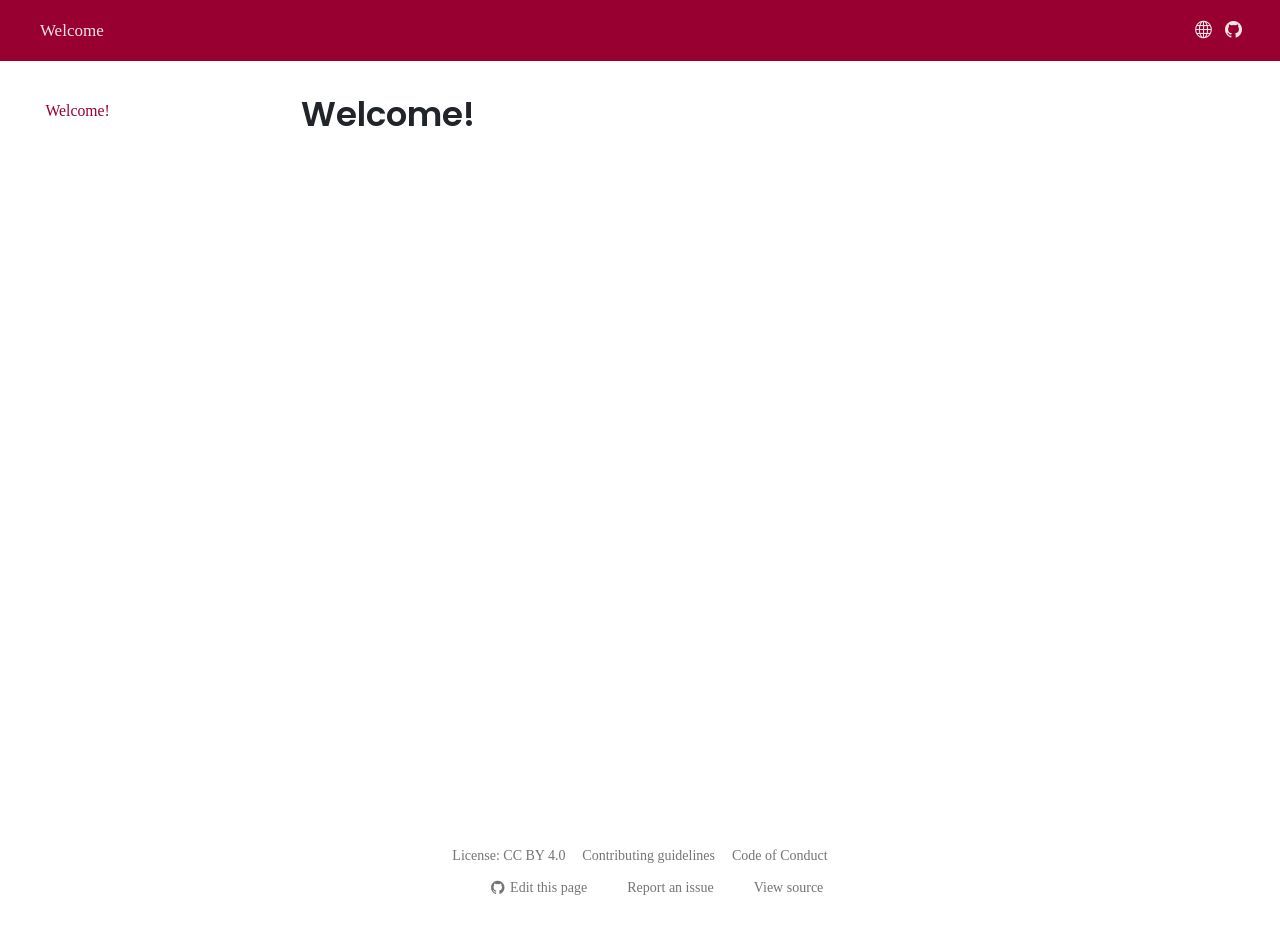
==== index.html @ e2a95efe "Built site for gh-pages" ====
<!DOCTYPE html>
<html xmlns="http://www.w3.org/1999/xhtml" lang="en" xml:lang="en"><head>

<meta charset="utf-8">
<meta name="generator" content="quarto-1.8.26">

<meta name="viewport" content="width=device-width, initial-scale=1.0, user-scalable=yes">


<title>Welcome!</title>
<style>
code{white-space: pre-wrap;}
span.smallcaps{font-variant: small-caps;}
div.columns{display: flex; gap: min(4vw, 1.5em);}
div.column{flex: auto; overflow-x: auto;}
div.hanging-indent{margin-left: 1.5em; text-indent: -1.5em;}
ul.task-list{list-style: none;}
ul.task-list li input[type="checkbox"] {
  width: 0.8em;
  margin: 0 0.8em 0.2em -1em; /* quarto-specific, see https://github.com/quarto-dev/quarto-cli/issues/4556 */ 
  vertical-align: middle;
}
</style>


<script src="site_libs/quarto-nav/quarto-nav.js"></script>
<script src="site_libs/clipboard/clipboard.min.js"></script>
<script src="site_libs/quarto-search/autocomplete.umd.js"></script>
<script src="site_libs/quarto-search/fuse.min.js"></script>
<script src="site_libs/quarto-search/quarto-search.js"></script>
<meta name="quarto:offset" content="./">
<script src="site_libs/quarto-html/quarto.js" type="module"></script>
<script src="site_libs/quarto-html/tabsets/tabsets.js" type="module"></script>
<script src="site_libs/quarto-html/axe/axe-check.js" type="module"></script>
<script src="site_libs/quarto-html/popper.min.js"></script>
<script src="site_libs/quarto-html/tippy.umd.min.js"></script>
<script src="site_libs/quarto-html/anchor.min.js"></script>
<link href="site_libs/quarto-html/tippy.css" rel="stylesheet">
<link href="site_libs/quarto-html/quarto-syntax-highlighting-ed9ea70ab2ea33ae6a4b28468118f21d.css" rel="stylesheet" class="quarto-color-scheme" id="quarto-text-highlighting-styles">
<link href="site_libs/quarto-html/quarto-syntax-highlighting-dark-1a5c2ed273e2e2b932c98d7fd09e4101.css" rel="stylesheet" class="quarto-color-scheme quarto-color-alternate" id="quarto-text-highlighting-styles">
<link href="site_libs/quarto-html/quarto-syntax-highlighting-ed9ea70ab2ea33ae6a4b28468118f21d.css" rel="stylesheet" class="quarto-color-scheme-extra" id="quarto-text-highlighting-styles">
<script src="site_libs/bootstrap/bootstrap.min.js"></script>
<link href="site_libs/bootstrap/bootstrap-icons.css" rel="stylesheet">
<link href="site_libs/bootstrap/bootstrap-3ddc9835472d614668ebc8f66c8c2ddc.min.css" rel="stylesheet" append-hash="true" class="quarto-color-scheme" id="quarto-bootstrap" data-mode="light">
<link href="site_libs/bootstrap/bootstrap-dark-3ddc9835472d614668ebc8f66c8c2ddc.min.css" rel="stylesheet" append-hash="true" class="quarto-color-scheme quarto-color-alternate" id="quarto-bootstrap" data-mode="light">
<link href="site_libs/bootstrap/bootstrap-3ddc9835472d614668ebc8f66c8c2ddc.min.css" rel="stylesheet" append-hash="true" class="quarto-color-scheme-extra" id="quarto-bootstrap" data-mode="light">
<script id="quarto-search-options" type="application/json">{
  "location": "navbar",
  "copy-button": false,
  "collapse-after": 3,
  "panel-placement": "end",
  "type": "textbox",
  "limit": 50,
  "keyboard-shortcut": [
    "f",
    "/",
    "s"
  ],
  "language": {
    "search-no-results-text": "No results",
    "search-matching-documents-text": "matching documents",
    "search-copy-link-title": "Copy link to search",
    "search-hide-matches-text": "Hide additional matches",
    "search-more-match-text": "more match in this document",
    "search-more-matches-text": "more matches in this document",
    "search-clear-button-title": "Clear",
    "search-text-placeholder": "",
    "search-detached-cancel-button-title": "Cancel",
    "search-submit-button-title": "Submit",
    "search-label": "Search"
  }
}</script>


</head>

<body class="nav-sidebar floating nav-fixed quarto-light">

<div id="quarto-search-results"></div>
  <header id="quarto-header" class="headroom fixed-top">
    <nav class="navbar navbar-expand-lg " data-bs-theme="dark">
      <div class="navbar-container container-fluid">
            <div id="quarto-search" class="" title="Search"></div>
          <button class="navbar-toggler" type="button" data-bs-toggle="collapse" data-bs-target="#navbarCollapse" aria-controls="navbarCollapse" role="menu" aria-expanded="false" aria-label="Toggle navigation" onclick="if (window.quartoToggleHeadroom) { window.quartoToggleHeadroom(); }">
  <span class="navbar-toggler-icon"></span>
</button>
          <div class="collapse navbar-collapse" id="navbarCollapse">
            <ul class="navbar-nav navbar-nav-scroll me-auto">
  <li class="nav-item">
    <a class="nav-link active" href="./index.html" aria-current="page"> 
<span class="menu-text">Welcome</span></a>
  </li>  
</ul>
          </div> <!-- /navcollapse -->
            <div class="quarto-navbar-tools">
    <a href="https://steno-aarhus.github.io" title="" class="quarto-navigation-tool px-1" aria-label="Globe icon: Link to the Steno Aarhus GitHub landing webpage for all other Steno Aarhus projects"><i class="bi bi-globe"></i></a>
    <a href="https://github.com/steno-aarhus/comp-dm" title="" class="quarto-navigation-tool px-1" aria-label="GitHub icon: Source repository"><i class="bi bi-github"></i></a>
</div>
      </div> <!-- /container-fluid -->
    </nav>
  <nav class="quarto-secondary-nav">
    <div class="container-fluid d-flex">
      <button type="button" class="quarto-btn-toggle btn" data-bs-toggle="collapse" role="button" data-bs-target=".quarto-sidebar-collapse-item" aria-controls="quarto-sidebar" aria-expanded="false" aria-label="Toggle sidebar navigation" onclick="if (window.quartoToggleHeadroom) { window.quartoToggleHeadroom(); }">
        <i class="bi bi-layout-text-sidebar-reverse"></i>
      </button>
        <nav class="quarto-page-breadcrumbs" aria-label="breadcrumb"><ol class="breadcrumb"><li class="breadcrumb-item"><a href="./index.html">Welcome!</a></li></ol></nav>
        <a class="flex-grow-1" role="navigation" data-bs-toggle="collapse" data-bs-target=".quarto-sidebar-collapse-item" aria-controls="quarto-sidebar" aria-expanded="false" aria-label="Toggle sidebar navigation" onclick="if (window.quartoToggleHeadroom) { window.quartoToggleHeadroom(); }">      
        </a>
    </div>
  </nav>
</header>
<!-- content -->
<div id="quarto-content" class="quarto-container page-columns page-rows-contents page-layout-article page-navbar">
<!-- sidebar -->
  <nav id="quarto-sidebar" class="sidebar collapse collapse-horizontal quarto-sidebar-collapse-item sidebar-navigation floating overflow-auto">
    <div class="sidebar-menu-container"> 
    <ul class="list-unstyled mt-1">
        <li class="sidebar-item">
  <div class="sidebar-item-container"> 
  <a href="./index.html" class="sidebar-item-text sidebar-link active">
 <span class="menu-text">Welcome!</span></a>
  </div>
</li>
    </ul>
    </div>
</nav>
<div id="quarto-sidebar-glass" class="quarto-sidebar-collapse-item" data-bs-toggle="collapse" data-bs-target=".quarto-sidebar-collapse-item"></div>
<!-- margin-sidebar -->
    <div id="quarto-margin-sidebar" class="sidebar margin-sidebar zindex-bottom">
        
    </div>
<!-- main -->
<main class="content" id="quarto-document-content">

<header id="title-block-header" class="quarto-title-block default">
<div class="quarto-title">
<h1 class="title">Welcome!</h1>
</div>



<div class="quarto-title-meta">

    
  
    
  </div>
  


</header>





</main> <!-- /main -->
<script id="quarto-html-after-body" type="application/javascript">
  window.document.addEventListener("DOMContentLoaded", function (event) {
    const icon = "";
    const anchorJS = new window.AnchorJS();
    anchorJS.options = {
      placement: 'right',
      icon: icon
    };
    anchorJS.add('.anchored');
    const isCodeAnnotation = (el) => {
      for (const clz of el.classList) {
        if (clz.startsWith('code-annotation-')) {                     
          return true;
        }
      }
      return false;
    }
    const onCopySuccess = function(e) {
      // button target
      const button = e.trigger;
      // don't keep focus
      button.blur();
      // flash "checked"
      button.classList.add('code-copy-button-checked');
      var currentTitle = button.getAttribute("title");
      button.setAttribute("title", "Copied!");
      let tooltip;
      if (window.bootstrap) {
        button.setAttribute("data-bs-toggle", "tooltip");
        button.setAttribute("data-bs-placement", "left");
        button.setAttribute("data-bs-title", "Copied!");
        tooltip = new bootstrap.Tooltip(button, 
          { trigger: "manual", 
            customClass: "code-copy-button-tooltip",
            offset: [0, -8]});
        tooltip.show();    
      }
      setTimeout(function() {
        if (tooltip) {
          tooltip.hide();
          button.removeAttribute("data-bs-title");
          button.removeAttribute("data-bs-toggle");
          button.removeAttribute("data-bs-placement");
        }
        button.setAttribute("title", currentTitle);
        button.classList.remove('code-copy-button-checked');
      }, 1000);
      // clear code selection
      e.clearSelection();
    }
    const getTextToCopy = function(trigger) {
      const outerScaffold = trigger.parentElement.cloneNode(true);
      const codeEl = outerScaffold.querySelector('code');
      for (const childEl of codeEl.children) {
        if (isCodeAnnotation(childEl)) {
          childEl.remove();
        }
      }
      return codeEl.innerText;
    }
    const clipboard = new window.ClipboardJS('.code-copy-button:not([data-in-quarto-modal])', {
      text: getTextToCopy
    });
    clipboard.on('success', onCopySuccess);
    if (window.document.getElementById('quarto-embedded-source-code-modal')) {
      const clipboardModal = new window.ClipboardJS('.code-copy-button[data-in-quarto-modal]', {
        text: getTextToCopy,
        container: window.document.getElementById('quarto-embedded-source-code-modal')
      });
      clipboardModal.on('success', onCopySuccess);
    }
      var localhostRegex = new RegExp(/^(?:http|https):\/\/localhost\:?[0-9]*\//);
      var mailtoRegex = new RegExp(/^mailto:/);
        var filterRegex = new RegExp("https:\/\/steno-aarhus\.github\.io\/comp-dm\/");
      var isInternal = (href) => {
          return filterRegex.test(href) || localhostRegex.test(href) || mailtoRegex.test(href);
      }
      // Inspect non-navigation links and adorn them if external
     var links = window.document.querySelectorAll('a[href]:not(.nav-link):not(.navbar-brand):not(.toc-action):not(.sidebar-link):not(.sidebar-item-toggle):not(.pagination-link):not(.no-external):not([aria-hidden]):not(.dropdown-item):not(.quarto-navigation-tool):not(.about-link)');
      for (var i=0; i<links.length; i++) {
        const link = links[i];
        if (!isInternal(link.href)) {
          // undo the damage that might have been done by quarto-nav.js in the case of
          // links that we want to consider external
          if (link.dataset.originalHref !== undefined) {
            link.href = link.dataset.originalHref;
          }
        }
      }
    function tippyHover(el, contentFn, onTriggerFn, onUntriggerFn) {
      const config = {
        allowHTML: true,
        maxWidth: 500,
        delay: 100,
        arrow: false,
        appendTo: function(el) {
            return el.parentElement;
        },
        interactive: true,
        interactiveBorder: 10,
        theme: 'quarto',
        placement: 'bottom-start',
      };
      if (contentFn) {
        config.content = contentFn;
      }
      if (onTriggerFn) {
        config.onTrigger = onTriggerFn;
      }
      if (onUntriggerFn) {
        config.onUntrigger = onUntriggerFn;
      }
      window.tippy(el, config); 
    }
    const noterefs = window.document.querySelectorAll('a[role="doc-noteref"]');
    for (var i=0; i<noterefs.length; i++) {
      const ref = noterefs[i];
      tippyHover(ref, function() {
        // use id or data attribute instead here
        let href = ref.getAttribute('data-footnote-href') || ref.getAttribute('href');
        try { href = new URL(href).hash; } catch {}
        const id = href.replace(/^#\/?/, "");
        const note = window.document.getElementById(id);
        if (note) {
          return note.innerHTML;
        } else {
          return "";
        }
      });
    }
    const xrefs = window.document.querySelectorAll('a.quarto-xref');
    const processXRef = (id, note) => {
      // Strip column container classes
      const stripColumnClz = (el) => {
        el.classList.remove("page-full", "page-columns");
        if (el.children) {
          for (const child of el.children) {
            stripColumnClz(child);
          }
        }
      }
      stripColumnClz(note)
      if (id === null || id.startsWith('sec-')) {
        // Special case sections, only their first couple elements
        const container = document.createElement("div");
        if (note.children && note.children.length > 2) {
          container.appendChild(note.children[0].cloneNode(true));
          for (let i = 1; i < note.children.length; i++) {
            const child = note.children[i];
            if (child.tagName === "P" && child.innerText === "") {
              continue;
            } else {
              container.appendChild(child.cloneNode(true));
              break;
            }
          }
          if (window.Quarto?.typesetMath) {
            window.Quarto.typesetMath(container);
          }
          return container.innerHTML
        } else {
          if (window.Quarto?.typesetMath) {
            window.Quarto.typesetMath(note);
          }
          return note.innerHTML;
        }
      } else {
        // Remove any anchor links if they are present
        const anchorLink = note.querySelector('a.anchorjs-link');
        if (anchorLink) {
          anchorLink.remove();
        }
        if (window.Quarto?.typesetMath) {
          window.Quarto.typesetMath(note);
        }
        if (note.classList.contains("callout")) {
          return note.outerHTML;
        } else {
          return note.innerHTML;
        }
      }
    }
    for (var i=0; i<xrefs.length; i++) {
      const xref = xrefs[i];
      tippyHover(xref, undefined, function(instance) {
        instance.disable();
        let url = xref.getAttribute('href');
        let hash = undefined; 
        if (url.startsWith('#')) {
          hash = url;
        } else {
          try { hash = new URL(url).hash; } catch {}
        }
        if (hash) {
          const id = hash.replace(/^#\/?/, "");
          const note = window.document.getElementById(id);
          if (note !== null) {
            try {
              const html = processXRef(id, note.cloneNode(true));
              instance.setContent(html);
            } finally {
              instance.enable();
              instance.show();
            }
          } else {
            // See if we can fetch this
            fetch(url.split('#')[0])
            .then(res => res.text())
            .then(html => {
              const parser = new DOMParser();
              const htmlDoc = parser.parseFromString(html, "text/html");
              const note = htmlDoc.getElementById(id);
              if (note !== null) {
                const html = processXRef(id, note);
                instance.setContent(html);
              } 
            }).finally(() => {
              instance.enable();
              instance.show();
            });
          }
        } else {
          // See if we can fetch a full url (with no hash to target)
          // This is a special case and we should probably do some content thinning / targeting
          fetch(url)
          .then(res => res.text())
          .then(html => {
            const parser = new DOMParser();
            const htmlDoc = parser.parseFromString(html, "text/html");
            const note = htmlDoc.querySelector('main.content');
            if (note !== null) {
              // This should only happen for chapter cross references
              // (since there is no id in the URL)
              // remove the first header
              if (note.children.length > 0 && note.children[0].tagName === "HEADER") {
                note.children[0].remove();
              }
              const html = processXRef(null, note);
              instance.setContent(html);
            } 
          }).finally(() => {
            instance.enable();
            instance.show();
          });
        }
      }, function(instance) {
      });
    }
        let selectedAnnoteEl;
        const selectorForAnnotation = ( cell, annotation) => {
          let cellAttr = 'data-code-cell="' + cell + '"';
          let lineAttr = 'data-code-annotation="' +  annotation + '"';
          const selector = 'span[' + cellAttr + '][' + lineAttr + ']';
          return selector;
        }
        const selectCodeLines = (annoteEl) => {
          const doc = window.document;
          const targetCell = annoteEl.getAttribute("data-target-cell");
          const targetAnnotation = annoteEl.getAttribute("data-target-annotation");
          const annoteSpan = window.document.querySelector(selectorForAnnotation(targetCell, targetAnnotation));
          const lines = annoteSpan.getAttribute("data-code-lines").split(",");
          const lineIds = lines.map((line) => {
            return targetCell + "-" + line;
          })
          let top = null;
          let height = null;
          let parent = null;
          if (lineIds.length > 0) {
              //compute the position of the single el (top and bottom and make a div)
              const el = window.document.getElementById(lineIds[0]);
              top = el.offsetTop;
              height = el.offsetHeight;
              parent = el.parentElement.parentElement;
            if (lineIds.length > 1) {
              const lastEl = window.document.getElementById(lineIds[lineIds.length - 1]);
              const bottom = lastEl.offsetTop + lastEl.offsetHeight;
              height = bottom - top;
            }
            if (top !== null && height !== null && parent !== null) {
              // cook up a div (if necessary) and position it 
              let div = window.document.getElementById("code-annotation-line-highlight");
              if (div === null) {
                div = window.document.createElement("div");
                div.setAttribute("id", "code-annotation-line-highlight");
                div.style.position = 'absolute';
                parent.appendChild(div);
              }
              div.style.top = top - 2 + "px";
              div.style.height = height + 4 + "px";
              div.style.left = 0;
              let gutterDiv = window.document.getElementById("code-annotation-line-highlight-gutter");
              if (gutterDiv === null) {
                gutterDiv = window.document.createElement("div");
                gutterDiv.setAttribute("id", "code-annotation-line-highlight-gutter");
                gutterDiv.style.position = 'absolute';
                const codeCell = window.document.getElementById(targetCell);
                const gutter = codeCell.querySelector('.code-annotation-gutter');
                gutter.appendChild(gutterDiv);
              }
              gutterDiv.style.top = top - 2 + "px";
              gutterDiv.style.height = height + 4 + "px";
            }
            selectedAnnoteEl = annoteEl;
          }
        };
        const unselectCodeLines = () => {
          const elementsIds = ["code-annotation-line-highlight", "code-annotation-line-highlight-gutter"];
          elementsIds.forEach((elId) => {
            const div = window.document.getElementById(elId);
            if (div) {
              div.remove();
            }
          });
          selectedAnnoteEl = undefined;
        };
          // Handle positioning of the toggle
      window.addEventListener(
        "resize",
        throttle(() => {
          elRect = undefined;
          if (selectedAnnoteEl) {
            selectCodeLines(selectedAnnoteEl);
          }
        }, 10)
      );
      function throttle(fn, ms) {
      let throttle = false;
      let timer;
        return (...args) => {
          if(!throttle) { // first call gets through
              fn.apply(this, args);
              throttle = true;
          } else { // all the others get throttled
              if(timer) clearTimeout(timer); // cancel #2
              timer = setTimeout(() => {
                fn.apply(this, args);
                timer = throttle = false;
              }, ms);
          }
        };
      }
        // Attach click handler to the DT
        const annoteDls = window.document.querySelectorAll('dt[data-target-cell]');
        for (const annoteDlNode of annoteDls) {
          annoteDlNode.addEventListener('click', (event) => {
            const clickedEl = event.target;
            if (clickedEl !== selectedAnnoteEl) {
              unselectCodeLines();
              const activeEl = window.document.querySelector('dt[data-target-cell].code-annotation-active');
              if (activeEl) {
                activeEl.classList.remove('code-annotation-active');
              }
              selectCodeLines(clickedEl);
              clickedEl.classList.add('code-annotation-active');
            } else {
              // Unselect the line
              unselectCodeLines();
              clickedEl.classList.remove('code-annotation-active');
            }
          });
        }
    const findCites = (el) => {
      const parentEl = el.parentElement;
      if (parentEl) {
        const cites = parentEl.dataset.cites;
        if (cites) {
          return {
            el,
            cites: cites.split(' ')
          };
        } else {
          return findCites(el.parentElement)
        }
      } else {
        return undefined;
      }
    };
    var bibliorefs = window.document.querySelectorAll('a[role="doc-biblioref"]');
    for (var i=0; i<bibliorefs.length; i++) {
      const ref = bibliorefs[i];
      const citeInfo = findCites(ref);
      if (citeInfo) {
        tippyHover(citeInfo.el, function() {
          var popup = window.document.createElement('div');
          citeInfo.cites.forEach(function(cite) {
            var citeDiv = window.document.createElement('div');
            citeDiv.classList.add('hanging-indent');
            citeDiv.classList.add('csl-entry');
            var biblioDiv = window.document.getElementById('ref-' + cite);
            if (biblioDiv) {
              citeDiv.innerHTML = biblioDiv.innerHTML;
            }
            popup.appendChild(citeDiv);
          });
          return popup.innerHTML;
        });
      }
    }
  });
  </script>
</div> <!-- /content -->
<footer class="footer">
  <div class="nav-footer">
    <div class="nav-footer-left">
      &nbsp;
    </div>   
    <div class="nav-footer-center">
      <ul class="footer-items list-unstyled">
    <li class="nav-item">
    <a class="nav-link" href="https://creativecommons.org/licenses/by/4.0/">
<p>License: CC BY 4.0</p>
</a>
  </li>  
    <li class="nav-item">
    <a class="nav-link" href="https://steno-aarhus.github.io/research/CONTRIBUTING.html">
<p>Contributing guidelines</p>
</a>
  </li>  
    <li class="nav-item">
    <a class="nav-link" href="https://steno-aarhus.github.io/research/CODE_OF_CONDUCT.html">
<p>Code of Conduct</p>
</a>
  </li>  
</ul>
    <div class="toc-actions"><ul><li><a href="https://github.com/steno-aarhus/comp-dm/edit/main/index.qmd" class="toc-action"><i class="bi bi-github"></i>Edit this page</a></li><li><a href="https://github.com/steno-aarhus/comp-dm/issues/new" class="toc-action"><i class="bi empty"></i>Report an issue</a></li><li><a href="https://github.com/steno-aarhus/comp-dm/blob/main/index.qmd" class="toc-action"><i class="bi empty"></i>View source</a></li></ul></div></div>
    <div class="nav-footer-right">
      &nbsp;
    </div>
  </div>
</footer>




</body></html>
---- site_libs/quarto-html/tippy.css ----
.tippy-box[data-animation=fade][data-state=hidden]{opacity:0}[data-tippy-root]{max-width:calc(100vw - 10px)}.tippy-box{position:relative;background-color:#333;color:#fff;border-radius:4px;font-size:14px;line-height:1.4;white-space:normal;outline:0;transition-property:transform,visibility,opacity}.tippy-box[data-placement^=top]>.tippy-arrow{bottom:0}.tippy-box[data-placement^=top]>.tippy-arrow:before{bottom:-7px;left:0;border-width:8px 8px 0;border-top-color:initial;transform-origin:center top}.tippy-box[data-placement^=bottom]>.tippy-arrow{top:0}.tippy-box[data-placement^=bottom]>.tippy-arrow:before{top:-7px;left:0;border-width:0 8px 8px;border-bottom-color:initial;transform-origin:center bottom}.tippy-box[data-placement^=left]>.tippy-arrow{right:0}.tippy-box[data-placement^=left]>.tippy-arrow:before{border-width:8px 0 8px 8px;border-left-color:initial;right:-7px;transform-origin:center left}.tippy-box[data-placement^=right]>.tippy-arrow{left:0}.tippy-box[data-placement^=right]>.tippy-arrow:before{left:-7px;border-width:8px 8px 8px 0;border-right-color:initial;transform-origin:center right}.tippy-box[data-inertia][data-state=visible]{transition-timing-function:cubic-bezier(.54,1.5,.38,1.11)}.tippy-arrow{width:16px;height:16px;color:#333}.tippy-arrow:before{content:"";position:absolute;border-color:transparent;border-style:solid}.tippy-content{position:relative;padding:5px 9px;z-index:1}
---- site_libs/quarto-html/quarto-syntax-highlighting-ed9ea70ab2ea33ae6a4b28468118f21d.css ----
/* quarto syntax highlight colors */
:root {
  --quarto-hl-ot-color: #003B4F;
  --quarto-hl-at-color: #657422;
  --quarto-hl-ss-color: #20794D;
  --quarto-hl-an-color: #5E5E5E;
  --quarto-hl-fu-color: #4758AB;
  --quarto-hl-st-color: #20794D;
  --quarto-hl-cf-color: #003B4F;
  --quarto-hl-op-color: #5E5E5E;
  --quarto-hl-er-color: #AD0000;
  --quarto-hl-bn-color: #AD0000;
  --quarto-hl-al-color: #AD0000;
  --quarto-hl-va-color: #111111;
  --quarto-hl-bu-color: inherit;
  --quarto-hl-ex-color: inherit;
  --quarto-hl-pp-color: #AD0000;
  --quarto-hl-in-color: #5E5E5E;
  --quarto-hl-vs-color: #20794D;
  --quarto-hl-wa-color: #5E5E5E;
  --quarto-hl-do-color: #5E5E5E;
  --quarto-hl-im-color: #00769E;
  --quarto-hl-ch-color: #20794D;
  --quarto-hl-dt-color: #AD0000;
  --quarto-hl-fl-color: #AD0000;
  --quarto-hl-co-color: #5E5E5E;
  --quarto-hl-cv-color: #5E5E5E;
  --quarto-hl-cn-color: #8f5902;
  --quarto-hl-sc-color: #5E5E5E;
  --quarto-hl-dv-color: #AD0000;
  --quarto-hl-kw-color: #003B4F;
}

/* other quarto variables */
:root {
  --quarto-font-monospace: roboto mono;
}

/* syntax highlight based on Pandoc's rules */
pre > code.sourceCode > span {
  color: #003B4F;
}

code.sourceCode > span {
  color: #003B4F;
}

div.sourceCode,
div.sourceCode pre.sourceCode {
  color: #003B4F;
}

/* Normal */
code span {
  color: #003B4F;
}

/* Alert */
code span.al {
  color: #AD0000;
  font-style: inherit;
}

/* Annotation */
code span.an {
  color: #5E5E5E;
  font-style: inherit;
}

/* Attribute */
code span.at {
  color: #657422;
  font-style: inherit;
}

/* BaseN */
code span.bn {
  color: #AD0000;
  font-style: inherit;
}

/* BuiltIn */
code span.bu {
  font-style: inherit;
}

/* ControlFlow */
code span.cf {
  color: #003B4F;
  font-weight: bold;
  font-style: inherit;
}

/* Char */
code span.ch {
  color: #20794D;
  font-style: inherit;
}

/* Constant */
code span.cn {
  color: #8f5902;
  font-style: inherit;
}

/* Comment */
code span.co {
  color: #5E5E5E;
  font-style: inherit;
}

/* CommentVar */
code span.cv {
  color: #5E5E5E;
  font-style: italic;
}

/* Documentation */
code span.do {
  color: #5E5E5E;
  font-style: italic;
}

/* DataType */
code span.dt {
  color: #AD0000;
  font-style: inherit;
}

/* DecVal */
code span.dv {
  color: #AD0000;
  font-style: inherit;
}

/* Error */
code span.er {
  color: #AD0000;
  font-style: inherit;
}

/* Extension */
code span.ex {
  font-style: inherit;
}

/* Float */
code span.fl {
  color: #AD0000;
  font-style: inherit;
}

/* Function */
code span.fu {
  color: #4758AB;
  font-style: inherit;
}

/* Import */
code span.im {
  color: #00769E;
  font-style: inherit;
}

/* Information */
code span.in {
  color: #5E5E5E;
  font-style: inherit;
}

/* Keyword */
code span.kw {
  color: #003B4F;
  font-weight: bold;
  font-style: inherit;
}

/* Operator */
code span.op {
  color: #5E5E5E;
  font-style: inherit;
}

/* Other */
code span.ot {
  color: #003B4F;
  font-style: inherit;
}

/* Preprocessor */
code span.pp {
  color: #AD0000;
  font-style: inherit;
}

/* SpecialChar */
code span.sc {
  color: #5E5E5E;
  font-style: inherit;
}

/* SpecialString */
code span.ss {
  color: #20794D;
  font-style: inherit;
}

/* String */
code span.st {
  color: #20794D;
  font-style: inherit;
}

/* Variable */
code span.va {
  color: #111111;
  font-style: inherit;
}

/* VerbatimString */
code span.vs {
  color: #20794D;
  font-style: inherit;
}

/* Warning */
code span.wa {
  color: #5E5E5E;
  font-style: italic;
}

.prevent-inlining {
  content: "</";
}

/*# sourceMappingURL=cd8be9029ce7bcd0912684bb68fd4157.css.map */
---- site_libs/quarto-html/quarto-syntax-highlighting-dark-1a5c2ed273e2e2b932c98d7fd09e4101.css ----
/* quarto syntax highlight colors */
:root {
  --quarto-hl-al-color: #f07178;
  --quarto-hl-an-color: #d4d0ab;
  --quarto-hl-at-color: #00e0e0;
  --quarto-hl-bn-color: #d4d0ab;
  --quarto-hl-bu-color: #abe338;
  --quarto-hl-ch-color: #abe338;
  --quarto-hl-co-color: #f8f8f2;
  --quarto-hl-cv-color: #ffd700;
  --quarto-hl-cn-color: #ffd700;
  --quarto-hl-cf-color: #ffa07a;
  --quarto-hl-dt-color: #ffa07a;
  --quarto-hl-dv-color: #d4d0ab;
  --quarto-hl-do-color: #f8f8f2;
  --quarto-hl-er-color: #f07178;
  --quarto-hl-ex-color: #00e0e0;
  --quarto-hl-fl-color: #d4d0ab;
  --quarto-hl-fu-color: #ffa07a;
  --quarto-hl-im-color: #abe338;
  --quarto-hl-in-color: #d4d0ab;
  --quarto-hl-kw-color: #ffa07a;
  --quarto-hl-op-color: #ffa07a;
  --quarto-hl-ot-color: #00e0e0;
  --quarto-hl-pp-color: #dcc6e0;
  --quarto-hl-re-color: #00e0e0;
  --quarto-hl-sc-color: #abe338;
  --quarto-hl-ss-color: #abe338;
  --quarto-hl-st-color: #abe338;
  --quarto-hl-va-color: #00e0e0;
  --quarto-hl-vs-color: #abe338;
  --quarto-hl-wa-color: #dcc6e0;
}

/* other quarto variables */
:root {
  --quarto-font-monospace: roboto mono;
}

/* syntax highlight based on Pandoc's rules */
pre > code.sourceCode > span {
  color: #f8f8f2;
}

code.sourceCode > span {
  color: #f8f8f2;
}

div.sourceCode,
div.sourceCode pre.sourceCode {
  color: #f8f8f2;
}

/* Normal */
code span {
  color: #f8f8f2;
}

/* Alert */
code span.al {
  color: #f07178;
}

/* Annotation */
code span.an {
  color: #d4d0ab;
}

/* Attribute */
code span.at {
  color: #00e0e0;
}

/* BaseN */
code span.bn {
  color: #d4d0ab;
}

/* BuiltIn */
code span.bu {
  color: #abe338;
}

/* ControlFlow */
code span.cf {
  font-weight: bold;
  color: #ffa07a;
}

/* Char */
code span.ch {
  color: #abe338;
}

/* Constant */
code span.cn {
  color: #ffd700;
}

/* Comment */
code span.co {
  font-style: italic;
  color: #f8f8f2;
}

/* CommentVar */
code span.cv {
  color: #ffd700;
}

/* Documentation */
code span.do {
  color: #f8f8f2;
}

/* DataType */
code span.dt {
  color: #ffa07a;
}

/* DecVal */
code span.dv {
  color: #d4d0ab;
}

/* Error */
code span.er {
  color: #f07178;
  text-decoration: underline;
}

/* Extension */
code span.ex {
  font-weight: bold;
  color: #00e0e0;
}

/* Float */
code span.fl {
  color: #d4d0ab;
}

/* Function */
code span.fu {
  color: #ffa07a;
}

/* Import */
code span.im {
  color: #abe338;
}

/* Information */
code span.in {
  color: #d4d0ab;
}

/* Keyword */
code span.kw {
  font-weight: bold;
  color: #ffa07a;
}

/* Operator */
code span.op {
  color: #ffa07a;
}

/* Other */
code span.ot {
  color: #00e0e0;
}

/* Preprocessor */
code span.pp {
  color: #dcc6e0;
}

/* RegionMarker */
code span.re {
  background-color: #f8f8f2;
  color: #00e0e0;
}

/* SpecialChar */
code span.sc {
  color: #abe338;
}

/* SpecialString */
code span.ss {
  color: #abe338;
}

/* String */
code span.st {
  color: #abe338;
}

/* Variable */
code span.va {
  color: #00e0e0;
}

/* VerbatimString */
code span.vs {
  color: #abe338;
}

/* Warning */
code span.wa {
  color: #dcc6e0;
}

.prevent-inlining {
  content: "</";
}

/*# sourceMappingURL=7bf3428c97db1383142d6a02141a2713.css.map */
---- site_libs/quarto-html/quarto-syntax-highlighting-ed9ea70ab2ea33ae6a4b28468118f21d.css ----
/* quarto syntax highlight colors */
:root {
  --quarto-hl-ot-color: #003B4F;
  --quarto-hl-at-color: #657422;
  --quarto-hl-ss-color: #20794D;
  --quarto-hl-an-color: #5E5E5E;
  --quarto-hl-fu-color: #4758AB;
  --quarto-hl-st-color: #20794D;
  --quarto-hl-cf-color: #003B4F;
  --quarto-hl-op-color: #5E5E5E;
  --quarto-hl-er-color: #AD0000;
  --quarto-hl-bn-color: #AD0000;
  --quarto-hl-al-color: #AD0000;
  --quarto-hl-va-color: #111111;
  --quarto-hl-bu-color: inherit;
  --quarto-hl-ex-color: inherit;
  --quarto-hl-pp-color: #AD0000;
  --quarto-hl-in-color: #5E5E5E;
  --quarto-hl-vs-color: #20794D;
  --quarto-hl-wa-color: #5E5E5E;
  --quarto-hl-do-color: #5E5E5E;
  --quarto-hl-im-color: #00769E;
  --quarto-hl-ch-color: #20794D;
  --quarto-hl-dt-color: #AD0000;
  --quarto-hl-fl-color: #AD0000;
  --quarto-hl-co-color: #5E5E5E;
  --quarto-hl-cv-color: #5E5E5E;
  --quarto-hl-cn-color: #8f5902;
  --quarto-hl-sc-color: #5E5E5E;
  --quarto-hl-dv-color: #AD0000;
  --quarto-hl-kw-color: #003B4F;
}

/* other quarto variables */
:root {
  --quarto-font-monospace: roboto mono;
}

/* syntax highlight based on Pandoc's rules */
pre > code.sourceCode > span {
  color: #003B4F;
}

code.sourceCode > span {
  color: #003B4F;
}

div.sourceCode,
div.sourceCode pre.sourceCode {
  color: #003B4F;
}

/* Normal */
code span {
  color: #003B4F;
}

/* Alert */
code span.al {
  color: #AD0000;
  font-style: inherit;
}

/* Annotation */
code span.an {
  color: #5E5E5E;
  font-style: inherit;
}

/* Attribute */
code span.at {
  color: #657422;
  font-style: inherit;
}

/* BaseN */
code span.bn {
  color: #AD0000;
  font-style: inherit;
}

/* BuiltIn */
code span.bu {
  font-style: inherit;
}

/* ControlFlow */
code span.cf {
  color: #003B4F;
  font-weight: bold;
  font-style: inherit;
}

/* Char */
code span.ch {
  color: #20794D;
  font-style: inherit;
}

/* Constant */
code span.cn {
  color: #8f5902;
  font-style: inherit;
}

/* Comment */
code span.co {
  color: #5E5E5E;
  font-style: inherit;
}

/* CommentVar */
code span.cv {
  color: #5E5E5E;
  font-style: italic;
}

/* Documentation */
code span.do {
  color: #5E5E5E;
  font-style: italic;
}

/* DataType */
code span.dt {
  color: #AD0000;
  font-style: inherit;
}

/* DecVal */
code span.dv {
  color: #AD0000;
  font-style: inherit;
}

/* Error */
code span.er {
  color: #AD0000;
  font-style: inherit;
}

/* Extension */
code span.ex {
  font-style: inherit;
}

/* Float */
code span.fl {
  color: #AD0000;
  font-style: inherit;
}

/* Function */
code span.fu {
  color: #4758AB;
  font-style: inherit;
}

/* Import */
code span.im {
  color: #00769E;
  font-style: inherit;
}

/* Information */
code span.in {
  color: #5E5E5E;
  font-style: inherit;
}

/* Keyword */
code span.kw {
  color: #003B4F;
  font-weight: bold;
  font-style: inherit;
}

/* Operator */
code span.op {
  color: #5E5E5E;
  font-style: inherit;
}

/* Other */
code span.ot {
  color: #003B4F;
  font-style: inherit;
}

/* Preprocessor */
code span.pp {
  color: #AD0000;
  font-style: inherit;
}

/* SpecialChar */
code span.sc {
  color: #5E5E5E;
  font-style: inherit;
}

/* SpecialString */
code span.ss {
  color: #20794D;
  font-style: inherit;
}

/* String */
code span.st {
  color: #20794D;
  font-style: inherit;
}

/* Variable */
code span.va {
  color: #111111;
  font-style: inherit;
}

/* VerbatimString */
code span.vs {
  color: #20794D;
  font-style: inherit;
}

/* Warning */
code span.wa {
  color: #5E5E5E;
  font-style: italic;
}

.prevent-inlining {
  content: "</";
}

/*# sourceMappingURL=cd8be9029ce7bcd0912684bb68fd4157.css.map */
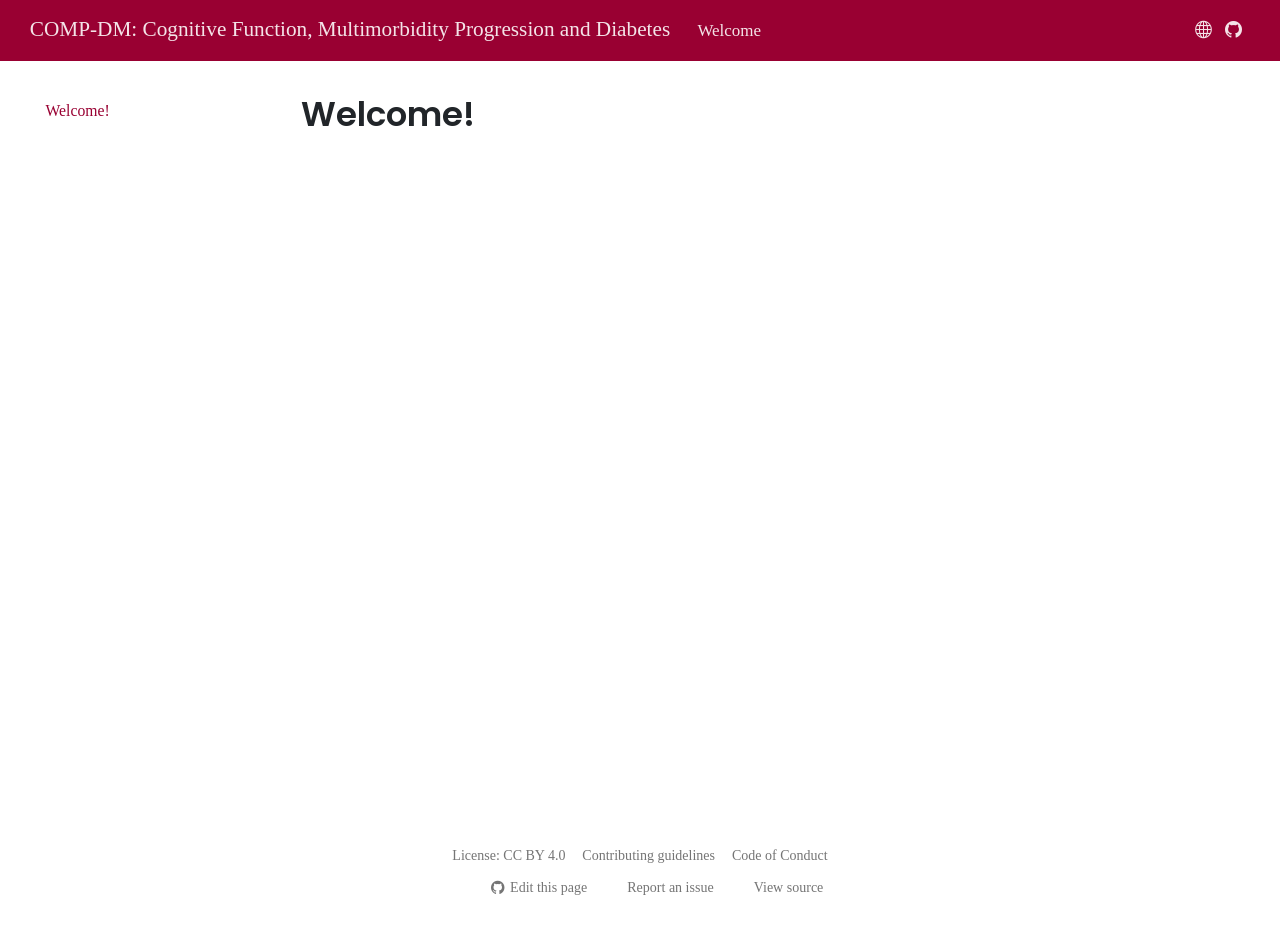
==== commit b2e68559: "Built site for gh-pages" ====
--- a/index.html
+++ b/index.html
@@ -2,12 +2,12 @@
 <html xmlns="http://www.w3.org/1999/xhtml" lang="en" xml:lang="en"><head>
 
 <meta charset="utf-8">
-<meta name="generator" content="quarto-1.8.26">
+<meta name="generator" content="quarto-1.8.27">
 
 <meta name="viewport" content="width=device-width, initial-scale=1.0, user-scalable=yes">
 
 
-<title>Welcome!</title>
+<title>Welcome! – COMP-DM: Cognitive Function, Multimorbidity Progression and Diabetes</title>
 <style>
 code{white-space: pre-wrap;}
 span.smallcaps{font-variant: small-caps;}
@@ -36,14 +36,14 @@
 <script src="site_libs/quarto-html/tippy.umd.min.js"></script>
 <script src="site_libs/quarto-html/anchor.min.js"></script>
 <link href="site_libs/quarto-html/tippy.css" rel="stylesheet">
-<link href="site_libs/quarto-html/quarto-syntax-highlighting-ed9ea70ab2ea33ae6a4b28468118f21d.css" rel="stylesheet" class="quarto-color-scheme" id="quarto-text-highlighting-styles">
-<link href="site_libs/quarto-html/quarto-syntax-highlighting-dark-1a5c2ed273e2e2b932c98d7fd09e4101.css" rel="stylesheet" class="quarto-color-scheme quarto-color-alternate" id="quarto-text-highlighting-styles">
-<link href="site_libs/quarto-html/quarto-syntax-highlighting-ed9ea70ab2ea33ae6a4b28468118f21d.css" rel="stylesheet" class="quarto-color-scheme-extra" id="quarto-text-highlighting-styles">
+<link href="site_libs/quarto-html/quarto-syntax-highlighting-0d1e469a869c971cd78fbb3410af720a.css" rel="stylesheet" class="quarto-color-scheme" id="quarto-text-highlighting-styles">
+<link href="site_libs/quarto-html/quarto-syntax-highlighting-dark-c60d0c88b8f94ab884ab7eddfde2937b.css" rel="stylesheet" class="quarto-color-scheme quarto-color-alternate" id="quarto-text-highlighting-styles">
+<link href="site_libs/quarto-html/quarto-syntax-highlighting-0d1e469a869c971cd78fbb3410af720a.css" rel="stylesheet" class="quarto-color-scheme-extra" id="quarto-text-highlighting-styles">
 <script src="site_libs/bootstrap/bootstrap.min.js"></script>
 <link href="site_libs/bootstrap/bootstrap-icons.css" rel="stylesheet">
-<link href="site_libs/bootstrap/bootstrap-3ddc9835472d614668ebc8f66c8c2ddc.min.css" rel="stylesheet" append-hash="true" class="quarto-color-scheme" id="quarto-bootstrap" data-mode="light">
-<link href="site_libs/bootstrap/bootstrap-dark-3ddc9835472d614668ebc8f66c8c2ddc.min.css" rel="stylesheet" append-hash="true" class="quarto-color-scheme quarto-color-alternate" id="quarto-bootstrap" data-mode="light">
-<link href="site_libs/bootstrap/bootstrap-3ddc9835472d614668ebc8f66c8c2ddc.min.css" rel="stylesheet" append-hash="true" class="quarto-color-scheme-extra" id="quarto-bootstrap" data-mode="light">
+<link href="site_libs/bootstrap/bootstrap-37af689411cc9cb90b15770dd96b22e9.min.css" rel="stylesheet" append-hash="true" class="quarto-color-scheme" id="quarto-bootstrap" data-mode="light">
+<link href="site_libs/bootstrap/bootstrap-dark-37af689411cc9cb90b15770dd96b22e9.min.css" rel="stylesheet" append-hash="true" class="quarto-color-scheme quarto-color-alternate" id="quarto-bootstrap" data-mode="light">
+<link href="site_libs/bootstrap/bootstrap-37af689411cc9cb90b15770dd96b22e9.min.css" rel="stylesheet" append-hash="true" class="quarto-color-scheme-extra" id="quarto-bootstrap" data-mode="light">
 <script id="quarto-search-options" type="application/json">{
   "location": "navbar",
   "copy-button": false,
@@ -80,6 +80,11 @@
   <header id="quarto-header" class="headroom fixed-top">
     <nav class="navbar navbar-expand-lg " data-bs-theme="dark">
       <div class="navbar-container container-fluid">
+      <div class="navbar-brand-container mx-auto">
+    <a class="navbar-brand" href="./index.html">
+    <span class="navbar-title">COMP-DM: Cognitive Function, Multimorbidity Progression and Diabetes</span>
+    </a>
+  </div>
             <div id="quarto-search" class="" title="Search"></div>
           <button class="navbar-toggler" type="button" data-bs-toggle="collapse" data-bs-target="#navbarCollapse" aria-controls="navbarCollapse" role="menu" aria-expanded="false" aria-label="Toggle navigation" onclick="if (window.quartoToggleHeadroom) { window.quartoToggleHeadroom(); }">
   <span class="navbar-toggler-icon"></span>
--- a/site_libs/quarto-html/quarto-syntax-highlighting-0d1e469a869c971cd78fbb3410af720a.css
+++ b/site_libs/quarto-html/quarto-syntax-highlighting-0d1e469a869c971cd78fbb3410af720a.css
@@ -0,0 +1,236 @@
+/* quarto syntax highlight colors */
+:root {
+  --quarto-hl-ot-color: #003B4F;
+  --quarto-hl-at-color: #657422;
+  --quarto-hl-ss-color: #20794D;
+  --quarto-hl-an-color: #5E5E5E;
+  --quarto-hl-fu-color: #4758AB;
+  --quarto-hl-st-color: #20794D;
+  --quarto-hl-cf-color: #003B4F;
+  --quarto-hl-op-color: #5E5E5E;
+  --quarto-hl-er-color: #AD0000;
+  --quarto-hl-bn-color: #AD0000;
+  --quarto-hl-al-color: #AD0000;
+  --quarto-hl-va-color: #111111;
+  --quarto-hl-bu-color: inherit;
+  --quarto-hl-ex-color: inherit;
+  --quarto-hl-pp-color: #AD0000;
+  --quarto-hl-in-color: #5E5E5E;
+  --quarto-hl-vs-color: #20794D;
+  --quarto-hl-wa-color: #5E5E5E;
+  --quarto-hl-do-color: #5E5E5E;
+  --quarto-hl-im-color: #00769E;
+  --quarto-hl-ch-color: #20794D;
+  --quarto-hl-dt-color: #AD0000;
+  --quarto-hl-fl-color: #AD0000;
+  --quarto-hl-co-color: #5E5E5E;
+  --quarto-hl-cv-color: #5E5E5E;
+  --quarto-hl-cn-color: #8f5902;
+  --quarto-hl-sc-color: #5E5E5E;
+  --quarto-hl-dv-color: #AD0000;
+  --quarto-hl-kw-color: #003B4F;
+}
+
+/* other quarto variables */
+:root {
+  --quarto-font-monospace: roboto mono;
+}
+
+/* syntax highlight based on Pandoc's rules */
+pre > code.sourceCode > span {
+  color: #003B4F;
+}
+
+code.sourceCode > span {
+  color: #003B4F;
+}
+
+div.sourceCode,
+div.sourceCode pre.sourceCode {
+  color: #003B4F;
+}
+
+/* Normal */
+code span {
+  color: #003B4F;
+}
+
+/* Alert */
+code span.al {
+  color: #AD0000;
+  font-style: inherit;
+}
+
+/* Annotation */
+code span.an {
+  color: #5E5E5E;
+  font-style: inherit;
+}
+
+/* Attribute */
+code span.at {
+  color: #657422;
+  font-style: inherit;
+}
+
+/* BaseN */
+code span.bn {
+  color: #AD0000;
+  font-style: inherit;
+}
+
+/* BuiltIn */
+code span.bu {
+  font-style: inherit;
+}
+
+/* ControlFlow */
+code span.cf {
+  color: #003B4F;
+  font-weight: bold;
+  font-style: inherit;
+}
+
+/* Char */
+code span.ch {
+  color: #20794D;
+  font-style: inherit;
+}
+
+/* Constant */
+code span.cn {
+  color: #8f5902;
+  font-style: inherit;
+}
+
+/* Comment */
+code span.co {
+  color: #5E5E5E;
+  font-style: inherit;
+}
+
+/* CommentVar */
+code span.cv {
+  color: #5E5E5E;
+  font-style: italic;
+}
+
+/* Documentation */
+code span.do {
+  color: #5E5E5E;
+  font-style: italic;
+}
+
+/* DataType */
+code span.dt {
+  color: #AD0000;
+  font-style: inherit;
+}
+
+/* DecVal */
+code span.dv {
+  color: #AD0000;
+  font-style: inherit;
+}
+
+/* Error */
+code span.er {
+  color: #AD0000;
+  font-style: inherit;
+}
+
+/* Extension */
+code span.ex {
+  font-style: inherit;
+}
+
+/* Float */
+code span.fl {
+  color: #AD0000;
+  font-style: inherit;
+}
+
+/* Function */
+code span.fu {
+  color: #4758AB;
+  font-style: inherit;
+}
+
+/* Import */
+code span.im {
+  color: #00769E;
+  font-style: inherit;
+}
+
+/* Information */
+code span.in {
+  color: #5E5E5E;
+  font-style: inherit;
+}
+
+/* Keyword */
+code span.kw {
+  color: #003B4F;
+  font-weight: bold;
+  font-style: inherit;
+}
+
+/* Operator */
+code span.op {
+  color: #5E5E5E;
+  font-style: inherit;
+}
+
+/* Other */
+code span.ot {
+  color: #003B4F;
+  font-style: inherit;
+}
+
+/* Preprocessor */
+code span.pp {
+  color: #AD0000;
+  font-style: inherit;
+}
+
+/* SpecialChar */
+code span.sc {
+  color: #5E5E5E;
+  font-style: inherit;
+}
+
+/* SpecialString */
+code span.ss {
+  color: #20794D;
+  font-style: inherit;
+}
+
+/* String */
+code span.st {
+  color: #20794D;
+  font-style: inherit;
+}
+
+/* Variable */
+code span.va {
+  color: #111111;
+  font-style: inherit;
+}
+
+/* VerbatimString */
+code span.vs {
+  color: #20794D;
+  font-style: inherit;
+}
+
+/* Warning */
+code span.wa {
+  color: #5E5E5E;
+  font-style: italic;
+}
+
+.prevent-inlining {
+  content: "</";
+}
+
+/*# sourceMappingURL=2bef7307c42337bf27732ac9f267d6da.css.map */
--- a/site_libs/quarto-html/quarto-syntax-highlighting-dark-c60d0c88b8f94ab884ab7eddfde2937b.css
+++ b/site_libs/quarto-html/quarto-syntax-highlighting-dark-c60d0c88b8f94ab884ab7eddfde2937b.css
@@ -0,0 +1,219 @@
+/* quarto syntax highlight colors */
+:root {
+  --quarto-hl-al-color: #f07178;
+  --quarto-hl-an-color: #d4d0ab;
+  --quarto-hl-at-color: #00e0e0;
+  --quarto-hl-bn-color: #d4d0ab;
+  --quarto-hl-bu-color: #abe338;
+  --quarto-hl-ch-color: #abe338;
+  --quarto-hl-co-color: #f8f8f2;
+  --quarto-hl-cv-color: #ffd700;
+  --quarto-hl-cn-color: #ffd700;
+  --quarto-hl-cf-color: #ffa07a;
+  --quarto-hl-dt-color: #ffa07a;
+  --quarto-hl-dv-color: #d4d0ab;
+  --quarto-hl-do-color: #f8f8f2;
+  --quarto-hl-er-color: #f07178;
+  --quarto-hl-ex-color: #00e0e0;
+  --quarto-hl-fl-color: #d4d0ab;
+  --quarto-hl-fu-color: #ffa07a;
+  --quarto-hl-im-color: #abe338;
+  --quarto-hl-in-color: #d4d0ab;
+  --quarto-hl-kw-color: #ffa07a;
+  --quarto-hl-op-color: #ffa07a;
+  --quarto-hl-ot-color: #00e0e0;
+  --quarto-hl-pp-color: #dcc6e0;
+  --quarto-hl-re-color: #00e0e0;
+  --quarto-hl-sc-color: #abe338;
+  --quarto-hl-ss-color: #abe338;
+  --quarto-hl-st-color: #abe338;
+  --quarto-hl-va-color: #00e0e0;
+  --quarto-hl-vs-color: #abe338;
+  --quarto-hl-wa-color: #dcc6e0;
+}
+
+/* other quarto variables */
+:root {
+  --quarto-font-monospace: roboto mono;
+}
+
+/* syntax highlight based on Pandoc's rules */
+pre > code.sourceCode > span {
+  color: #f8f8f2;
+}
+
+code.sourceCode > span {
+  color: #f8f8f2;
+}
+
+div.sourceCode,
+div.sourceCode pre.sourceCode {
+  color: #f8f8f2;
+}
+
+/* Normal */
+code span {
+  color: #f8f8f2;
+}
+
+/* Alert */
+code span.al {
+  color: #f07178;
+}
+
+/* Annotation */
+code span.an {
+  color: #d4d0ab;
+}
+
+/* Attribute */
+code span.at {
+  color: #00e0e0;
+}
+
+/* BaseN */
+code span.bn {
+  color: #d4d0ab;
+}
+
+/* BuiltIn */
+code span.bu {
+  color: #abe338;
+}
+
+/* ControlFlow */
+code span.cf {
+  font-weight: bold;
+  color: #ffa07a;
+}
+
+/* Char */
+code span.ch {
+  color: #abe338;
+}
+
+/* Constant */
+code span.cn {
+  color: #ffd700;
+}
+
+/* Comment */
+code span.co {
+  font-style: italic;
+  color: #f8f8f2;
+}
+
+/* CommentVar */
+code span.cv {
+  color: #ffd700;
+}
+
+/* Documentation */
+code span.do {
+  color: #f8f8f2;
+}
+
+/* DataType */
+code span.dt {
+  color: #ffa07a;
+}
+
+/* DecVal */
+code span.dv {
+  color: #d4d0ab;
+}
+
+/* Error */
+code span.er {
+  color: #f07178;
+  text-decoration: underline;
+}
+
+/* Extension */
+code span.ex {
+  font-weight: bold;
+  color: #00e0e0;
+}
+
+/* Float */
+code span.fl {
+  color: #d4d0ab;
+}
+
+/* Function */
+code span.fu {
+  color: #ffa07a;
+}
+
+/* Import */
+code span.im {
+  color: #abe338;
+}
+
+/* Information */
+code span.in {
+  color: #d4d0ab;
+}
+
+/* Keyword */
+code span.kw {
+  font-weight: bold;
+  color: #ffa07a;
+}
+
+/* Operator */
+code span.op {
+  color: #ffa07a;
+}
+
+/* Other */
+code span.ot {
+  color: #00e0e0;
+}
+
+/* Preprocessor */
+code span.pp {
+  color: #dcc6e0;
+}
+
+/* RegionMarker */
+code span.re {
+  background-color: #f8f8f2;
+  color: #00e0e0;
+}
+
+/* SpecialChar */
+code span.sc {
+  color: #abe338;
+}
+
+/* SpecialString */
+code span.ss {
+  color: #abe338;
+}
+
+/* String */
+code span.st {
+  color: #abe338;
+}
+
+/* Variable */
+code span.va {
+  color: #00e0e0;
+}
+
+/* VerbatimString */
+code span.vs {
+  color: #abe338;
+}
+
+/* Warning */
+code span.wa {
+  color: #dcc6e0;
+}
+
+.prevent-inlining {
+  content: "</";
+}
+
+/*# sourceMappingURL=31ff3c57e23fd06ad7c15ccbbd372df8.css.map */
--- a/site_libs/quarto-html/quarto-syntax-highlighting-0d1e469a869c971cd78fbb3410af720a.css
+++ b/site_libs/quarto-html/quarto-syntax-highlighting-0d1e469a869c971cd78fbb3410af720a.css
@@ -0,0 +1,236 @@
+/* quarto syntax highlight colors */
+:root {
+  --quarto-hl-ot-color: #003B4F;
+  --quarto-hl-at-color: #657422;
+  --quarto-hl-ss-color: #20794D;
+  --quarto-hl-an-color: #5E5E5E;
+  --quarto-hl-fu-color: #4758AB;
+  --quarto-hl-st-color: #20794D;
+  --quarto-hl-cf-color: #003B4F;
+  --quarto-hl-op-color: #5E5E5E;
+  --quarto-hl-er-color: #AD0000;
+  --quarto-hl-bn-color: #AD0000;
+  --quarto-hl-al-color: #AD0000;
+  --quarto-hl-va-color: #111111;
+  --quarto-hl-bu-color: inherit;
+  --quarto-hl-ex-color: inherit;
+  --quarto-hl-pp-color: #AD0000;
+  --quarto-hl-in-color: #5E5E5E;
+  --quarto-hl-vs-color: #20794D;
+  --quarto-hl-wa-color: #5E5E5E;
+  --quarto-hl-do-color: #5E5E5E;
+  --quarto-hl-im-color: #00769E;
+  --quarto-hl-ch-color: #20794D;
+  --quarto-hl-dt-color: #AD0000;
+  --quarto-hl-fl-color: #AD0000;
+  --quarto-hl-co-color: #5E5E5E;
+  --quarto-hl-cv-color: #5E5E5E;
+  --quarto-hl-cn-color: #8f5902;
+  --quarto-hl-sc-color: #5E5E5E;
+  --quarto-hl-dv-color: #AD0000;
+  --quarto-hl-kw-color: #003B4F;
+}
+
+/* other quarto variables */
+:root {
+  --quarto-font-monospace: roboto mono;
+}
+
+/* syntax highlight based on Pandoc's rules */
+pre > code.sourceCode > span {
+  color: #003B4F;
+}
+
+code.sourceCode > span {
+  color: #003B4F;
+}
+
+div.sourceCode,
+div.sourceCode pre.sourceCode {
+  color: #003B4F;
+}
+
+/* Normal */
+code span {
+  color: #003B4F;
+}
+
+/* Alert */
+code span.al {
+  color: #AD0000;
+  font-style: inherit;
+}
+
+/* Annotation */
+code span.an {
+  color: #5E5E5E;
+  font-style: inherit;
+}
+
+/* Attribute */
+code span.at {
+  color: #657422;
+  font-style: inherit;
+}
+
+/* BaseN */
+code span.bn {
+  color: #AD0000;
+  font-style: inherit;
+}
+
+/* BuiltIn */
+code span.bu {
+  font-style: inherit;
+}
+
+/* ControlFlow */
+code span.cf {
+  color: #003B4F;
+  font-weight: bold;
+  font-style: inherit;
+}
+
+/* Char */
+code span.ch {
+  color: #20794D;
+  font-style: inherit;
+}
+
+/* Constant */
+code span.cn {
+  color: #8f5902;
+  font-style: inherit;
+}
+
+/* Comment */
+code span.co {
+  color: #5E5E5E;
+  font-style: inherit;
+}
+
+/* CommentVar */
+code span.cv {
+  color: #5E5E5E;
+  font-style: italic;
+}
+
+/* Documentation */
+code span.do {
+  color: #5E5E5E;
+  font-style: italic;
+}
+
+/* DataType */
+code span.dt {
+  color: #AD0000;
+  font-style: inherit;
+}
+
+/* DecVal */
+code span.dv {
+  color: #AD0000;
+  font-style: inherit;
+}
+
+/* Error */
+code span.er {
+  color: #AD0000;
+  font-style: inherit;
+}
+
+/* Extension */
+code span.ex {
+  font-style: inherit;
+}
+
+/* Float */
+code span.fl {
+  color: #AD0000;
+  font-style: inherit;
+}
+
+/* Function */
+code span.fu {
+  color: #4758AB;
+  font-style: inherit;
+}
+
+/* Import */
+code span.im {
+  color: #00769E;
+  font-style: inherit;
+}
+
+/* Information */
+code span.in {
+  color: #5E5E5E;
+  font-style: inherit;
+}
+
+/* Keyword */
+code span.kw {
+  color: #003B4F;
+  font-weight: bold;
+  font-style: inherit;
+}
+
+/* Operator */
+code span.op {
+  color: #5E5E5E;
+  font-style: inherit;
+}
+
+/* Other */
+code span.ot {
+  color: #003B4F;
+  font-style: inherit;
+}
+
+/* Preprocessor */
+code span.pp {
+  color: #AD0000;
+  font-style: inherit;
+}
+
+/* SpecialChar */
+code span.sc {
+  color: #5E5E5E;
+  font-style: inherit;
+}
+
+/* SpecialString */
+code span.ss {
+  color: #20794D;
+  font-style: inherit;
+}
+
+/* String */
+code span.st {
+  color: #20794D;
+  font-style: inherit;
+}
+
+/* Variable */
+code span.va {
+  color: #111111;
+  font-style: inherit;
+}
+
+/* VerbatimString */
+code span.vs {
+  color: #20794D;
+  font-style: inherit;
+}
+
+/* Warning */
+code span.wa {
+  color: #5E5E5E;
+  font-style: italic;
+}
+
+.prevent-inlining {
+  content: "</";
+}
+
+/*# sourceMappingURL=2bef7307c42337bf27732ac9f267d6da.css.map */
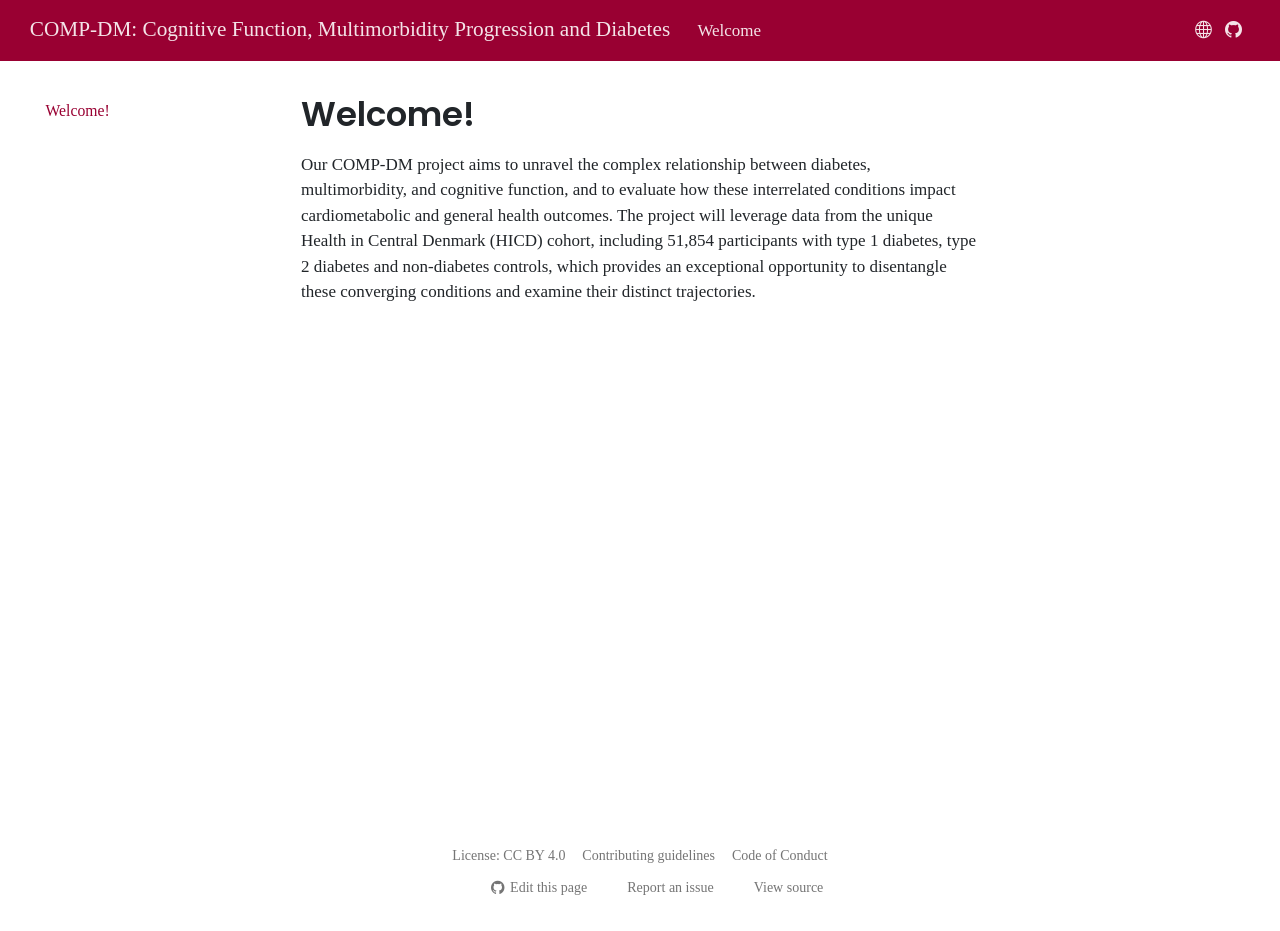
==== commit 0900649c: "Built site for gh-pages" ====
--- a/index.html
+++ b/index.html
@@ -156,6 +156,7 @@
 </header>
 
 
+<p>Our COMP-DM project aims to unravel the complex relationship between diabetes, multimorbidity, and cognitive function, and to evaluate how these interrelated conditions impact cardiometabolic and general health outcomes. The project will leverage data from the unique Health in Central Denmark (HICD) cohort, including 51,854 participants with type 1 diabetes, type 2 diabetes and non-diabetes controls, which provides an exceptional opportunity to disentangle these converging conditions and examine their distinct trajectories.</p>
 
 
 
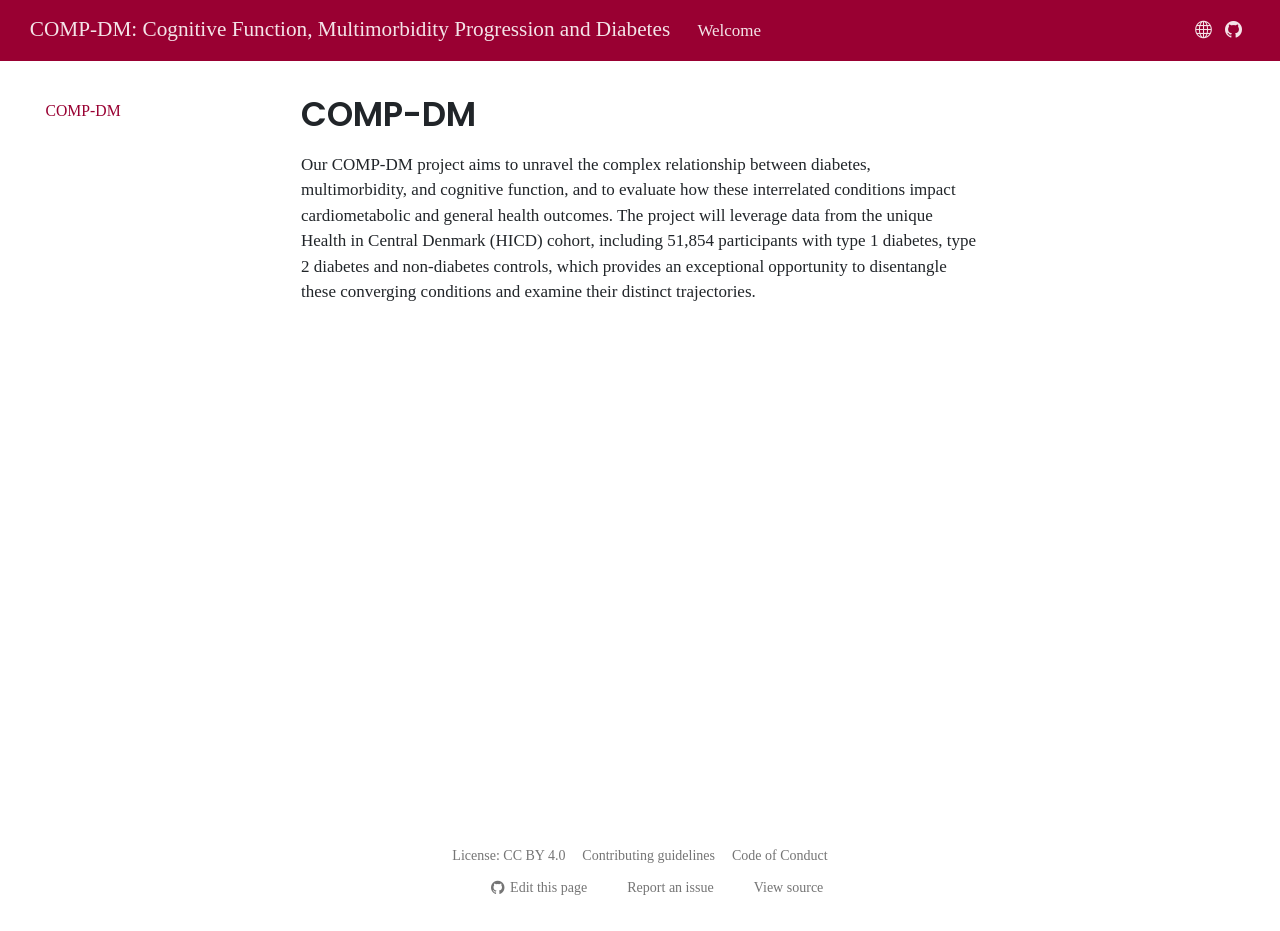
==== commit e1fffb71: "Built site for gh-pages" ====
--- a/index.html
+++ b/index.html
@@ -7,7 +7,7 @@
 <meta name="viewport" content="width=device-width, initial-scale=1.0, user-scalable=yes">
 
 
-<title>Welcome! – COMP-DM: Cognitive Function, Multimorbidity Progression and Diabetes</title>
+<title>COMP-DM – COMP-DM: Cognitive Function, Multimorbidity Progression and Diabetes</title>
 <style>
 code{white-space: pre-wrap;}
 span.smallcaps{font-variant: small-caps;}
@@ -108,7 +108,7 @@
       <button type="button" class="quarto-btn-toggle btn" data-bs-toggle="collapse" role="button" data-bs-target=".quarto-sidebar-collapse-item" aria-controls="quarto-sidebar" aria-expanded="false" aria-label="Toggle sidebar navigation" onclick="if (window.quartoToggleHeadroom) { window.quartoToggleHeadroom(); }">
         <i class="bi bi-layout-text-sidebar-reverse"></i>
       </button>
-        <nav class="quarto-page-breadcrumbs" aria-label="breadcrumb"><ol class="breadcrumb"><li class="breadcrumb-item"><a href="./index.html">Welcome!</a></li></ol></nav>
+        <nav class="quarto-page-breadcrumbs" aria-label="breadcrumb"><ol class="breadcrumb"><li class="breadcrumb-item"><a href="./index.html">COMP-DM</a></li></ol></nav>
         <a class="flex-grow-1" role="navigation" data-bs-toggle="collapse" data-bs-target=".quarto-sidebar-collapse-item" aria-controls="quarto-sidebar" aria-expanded="false" aria-label="Toggle sidebar navigation" onclick="if (window.quartoToggleHeadroom) { window.quartoToggleHeadroom(); }">      
         </a>
     </div>
@@ -123,7 +123,7 @@
         <li class="sidebar-item">
   <div class="sidebar-item-container"> 
   <a href="./index.html" class="sidebar-item-text sidebar-link active">
- <span class="menu-text">Welcome!</span></a>
+ <span class="menu-text">COMP-DM</span></a>
   </div>
 </li>
     </ul>
@@ -139,7 +139,7 @@
 
 <header id="title-block-header" class="quarto-title-block default">
 <div class="quarto-title">
-<h1 class="title">Welcome!</h1>
+<h1 class="title">COMP-DM</h1>
 </div>
 
 
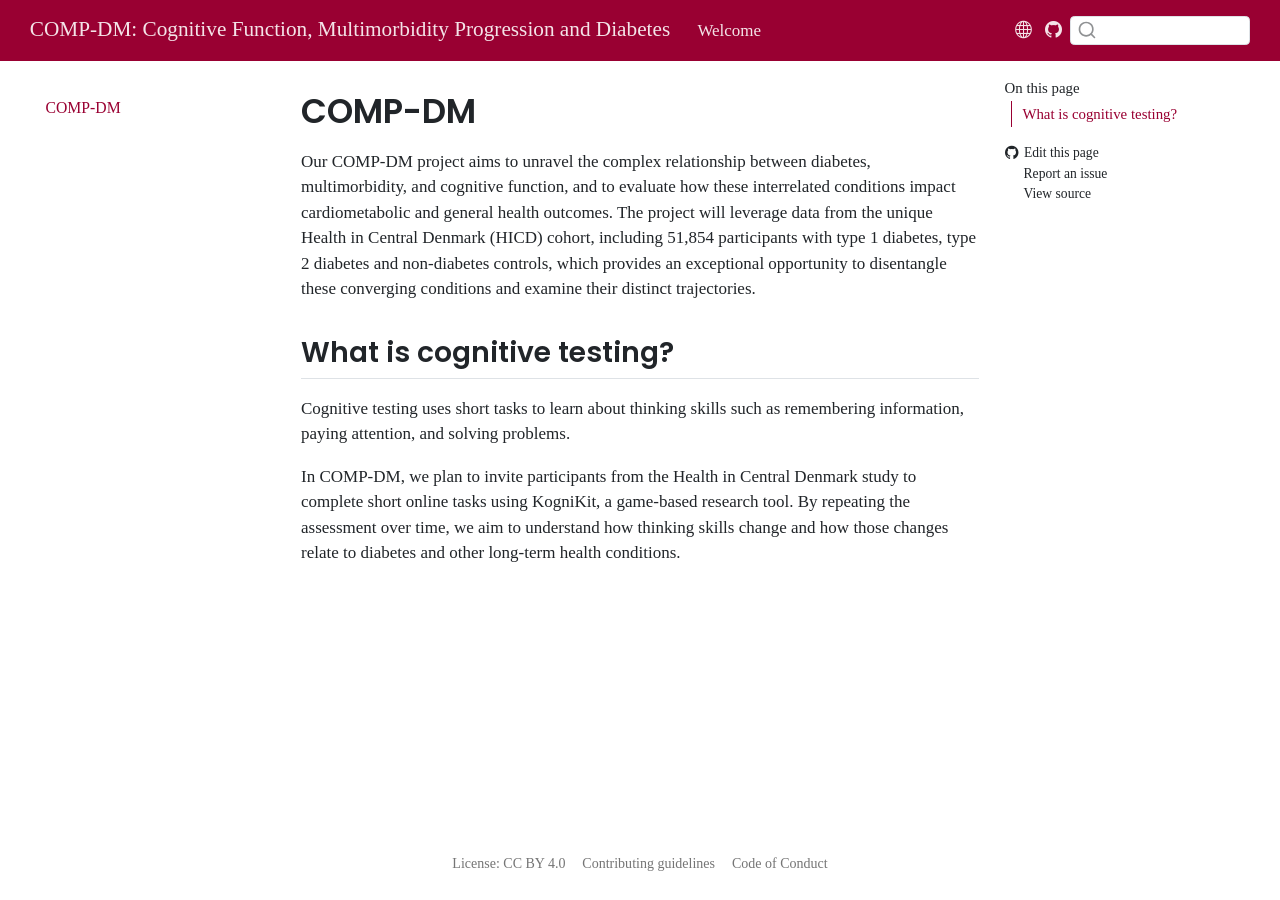
==== commit f540a902: "Built site for gh-pages" ====
--- a/index.html
+++ b/index.html
@@ -2,17 +2,23 @@
 <html xmlns="http://www.w3.org/1999/xhtml" lang="en" xml:lang="en"><head>
 
 <meta charset="utf-8">
-<meta name="generator" content="quarto-1.8.27">
+<meta name="generator" content="quarto-1.11.9">
 
 <meta name="viewport" content="width=device-width, initial-scale=1.0, user-scalable=yes">
 
 
 <title>COMP-DM – COMP-DM: Cognitive Function, Multimorbidity Progression and Diabetes</title>
 <style>
-code{white-space: pre-wrap;}
+/* Default styles provided by pandoc.
+** See https://pandoc.org/MANUAL.html#variables-for-html for config info.
+*/
 span.smallcaps{font-variant: small-caps;}
-div.columns{display: flex; gap: min(4vw, 1.5em);}
-div.column{flex: auto; overflow-x: auto;}
+div.columns{display: flex; gap: 1.5em;}
+div.column{flex: auto;}
+@media screen {
+div.columns{gap: min(4vw, 1.5em);}
+div.column{overflow-x: auto;}
+}
 div.hanging-indent{margin-left: 1.5em; text-indent: -1.5em;}
 ul.task-list{list-style: none;}
 ul.task-list li input[type="checkbox"] {
@@ -31,19 +37,19 @@
 <meta name="quarto:offset" content="./">
 <script src="site_libs/quarto-html/quarto.js" type="module"></script>
 <script src="site_libs/quarto-html/tabsets/tabsets.js" type="module"></script>
-<script src="site_libs/quarto-html/axe/axe-check.js" type="module"></script>
+<script src="site_libs/quarto-html/scrollable-regions/scrollable-regions.js" type="module"></script>
 <script src="site_libs/quarto-html/popper.min.js"></script>
 <script src="site_libs/quarto-html/tippy.umd.min.js"></script>
 <script src="site_libs/quarto-html/anchor.min.js"></script>
 <link href="site_libs/quarto-html/tippy.css" rel="stylesheet">
-<link href="site_libs/quarto-html/quarto-syntax-highlighting-0d1e469a869c971cd78fbb3410af720a.css" rel="stylesheet" class="quarto-color-scheme" id="quarto-text-highlighting-styles">
-<link href="site_libs/quarto-html/quarto-syntax-highlighting-dark-c60d0c88b8f94ab884ab7eddfde2937b.css" rel="stylesheet" class="quarto-color-scheme quarto-color-alternate" id="quarto-text-highlighting-styles">
-<link href="site_libs/quarto-html/quarto-syntax-highlighting-0d1e469a869c971cd78fbb3410af720a.css" rel="stylesheet" class="quarto-color-scheme-extra" id="quarto-text-highlighting-styles">
+<link href="site_libs/quarto-html/quarto-syntax-highlighting-1f42ef86e7bbcd4ef0935f55bd85d622.css" rel="stylesheet" class="quarto-color-scheme" id="quarto-text-highlighting-styles">
+<link href="site_libs/quarto-html/quarto-syntax-highlighting-dark-b2c10e9313c6d05287a68e7950ff1397.css" rel="stylesheet" class="quarto-color-scheme quarto-color-alternate" id="quarto-text-highlighting-styles">
+<link href="site_libs/quarto-html/quarto-syntax-highlighting-1f42ef86e7bbcd4ef0935f55bd85d622.css" rel="stylesheet" class="quarto-color-scheme-extra" id="quarto-text-highlighting-styles">
 <script src="site_libs/bootstrap/bootstrap.min.js"></script>
 <link href="site_libs/bootstrap/bootstrap-icons.css" rel="stylesheet">
-<link href="site_libs/bootstrap/bootstrap-37af689411cc9cb90b15770dd96b22e9.min.css" rel="stylesheet" append-hash="true" class="quarto-color-scheme" id="quarto-bootstrap" data-mode="light">
-<link href="site_libs/bootstrap/bootstrap-dark-37af689411cc9cb90b15770dd96b22e9.min.css" rel="stylesheet" append-hash="true" class="quarto-color-scheme quarto-color-alternate" id="quarto-bootstrap" data-mode="light">
-<link href="site_libs/bootstrap/bootstrap-37af689411cc9cb90b15770dd96b22e9.min.css" rel="stylesheet" append-hash="true" class="quarto-color-scheme-extra" id="quarto-bootstrap" data-mode="light">
+<link href="site_libs/bootstrap/bootstrap-31ec49160400fd3d68279edfdcd35923.min.css" rel="stylesheet" append-hash="true" class="quarto-color-scheme" id="quarto-bootstrap" data-mode="light">
+<link href="site_libs/bootstrap/bootstrap-dark-31ec49160400fd3d68279edfdcd35923.min.css" rel="stylesheet" append-hash="true" class="quarto-color-scheme quarto-color-alternate" id="quarto-bootstrap" data-mode="light">
+<link href="site_libs/bootstrap/bootstrap-31ec49160400fd3d68279edfdcd35923.min.css" rel="stylesheet" append-hash="true" class="quarto-color-scheme-extra" id="quarto-bootstrap" data-mode="light">
 <script id="quarto-search-options" type="application/json">{
   "location": "navbar",
   "copy-button": false,
@@ -74,19 +80,18 @@
 
 </head>
 
-<body class="nav-sidebar floating nav-fixed quarto-light">
+<body class="nav-sidebar floating nav-fixed quarto-light"><a id="quarto-skip-link" class="visually-hidden-focusable" href="#quarto-document-content">Skip to main content</a>
 
 <div id="quarto-search-results"></div>
   <header id="quarto-header" class="headroom fixed-top">
-    <nav class="navbar navbar-expand-lg " data-bs-theme="dark">
+    <nav class="navbar navbar-expand-lg " data-bs-theme="dark" aria-label="Site">
       <div class="navbar-container container-fluid">
       <div class="navbar-brand-container mx-auto">
     <a class="navbar-brand" href="./index.html">
     <span class="navbar-title">COMP-DM: Cognitive Function, Multimorbidity Progression and Diabetes</span>
     </a>
   </div>
-            <div id="quarto-search" class="" title="Search"></div>
-          <button class="navbar-toggler" type="button" data-bs-toggle="collapse" data-bs-target="#navbarCollapse" aria-controls="navbarCollapse" role="menu" aria-expanded="false" aria-label="Toggle navigation" onclick="if (window.quartoToggleHeadroom) { window.quartoToggleHeadroom(); }">
+          <button class="navbar-toggler" type="button" data-bs-toggle="collapse" data-bs-target="#navbarCollapse" aria-controls="navbarCollapse" aria-expanded="false" aria-label="Toggle navigation" onclick="if (window.quartoToggleHeadroom) { window.quartoToggleHeadroom(); }">
   <span class="navbar-toggler-icon"></span>
 </button>
           <div class="collapse navbar-collapse" id="navbarCollapse">
@@ -101,15 +106,16 @@
     <a href="https://steno-aarhus.github.io" title="" class="quarto-navigation-tool px-1" aria-label="Globe icon: Link to the Steno Aarhus GitHub landing webpage for all other Steno Aarhus projects"><i class="bi bi-globe"></i></a>
     <a href="https://github.com/steno-aarhus/comp-dm" title="" class="quarto-navigation-tool px-1" aria-label="GitHub icon: Source repository"><i class="bi bi-github"></i></a>
 </div>
+            <div id="quarto-search" class="" title="Search"></div>
       </div> <!-- /container-fluid -->
     </nav>
-  <nav class="quarto-secondary-nav">
+  <nav class="quarto-secondary-nav" aria-label="Toolbar">
     <div class="container-fluid d-flex">
       <button type="button" class="quarto-btn-toggle btn" data-bs-toggle="collapse" role="button" data-bs-target=".quarto-sidebar-collapse-item" aria-controls="quarto-sidebar" aria-expanded="false" aria-label="Toggle sidebar navigation" onclick="if (window.quartoToggleHeadroom) { window.quartoToggleHeadroom(); }">
         <i class="bi bi-layout-text-sidebar-reverse"></i>
       </button>
-        <nav class="quarto-page-breadcrumbs" aria-label="breadcrumb"><ol class="breadcrumb"><li class="breadcrumb-item"><a href="./index.html">COMP-DM</a></li></ol></nav>
-        <a class="flex-grow-1" role="navigation" data-bs-toggle="collapse" data-bs-target=".quarto-sidebar-collapse-item" aria-controls="quarto-sidebar" aria-expanded="false" aria-label="Toggle sidebar navigation" onclick="if (window.quartoToggleHeadroom) { window.quartoToggleHeadroom(); }">      
+        <nav class="quarto-page-breadcrumbs" aria-label="Breadcrumbs"><ol class="breadcrumb"><li class="breadcrumb-item"><a href="./index.html">COMP-DM</a></li></ol></nav>
+        <a class="flex-grow-1" data-bs-toggle="collapse" data-bs-target=".quarto-sidebar-collapse-item" onclick="if (window.quartoToggleHeadroom) { window.quartoToggleHeadroom(); }">      
         </a>
     </div>
   </nav>
@@ -117,7 +123,7 @@
 <!-- content -->
 <div id="quarto-content" class="quarto-container page-columns page-rows-contents page-layout-article page-navbar">
 <!-- sidebar -->
-  <nav id="quarto-sidebar" class="sidebar collapse collapse-horizontal quarto-sidebar-collapse-item sidebar-navigation floating overflow-auto">
+  <nav id="quarto-sidebar" class="sidebar collapse collapse-horizontal quarto-sidebar-collapse-item sidebar-navigation floating overflow-auto" aria-label="Section">
     <div class="sidebar-menu-container"> 
     <ul class="list-unstyled mt-1">
         <li class="sidebar-item">
@@ -131,11 +137,17 @@
 </nav>
 <div id="quarto-sidebar-glass" class="quarto-sidebar-collapse-item" data-bs-toggle="collapse" data-bs-target=".quarto-sidebar-collapse-item"></div>
 <!-- margin-sidebar -->
-    <div id="quarto-margin-sidebar" class="sidebar margin-sidebar zindex-bottom">
-        
+    <div id="quarto-margin-sidebar" class="sidebar margin-sidebar">
+        <nav id="TOC" role="doc-toc" aria-labelledby="toc-title" class="toc-active">
+    <h2 id="toc-title">On this page</h2>
+   
+  <ul>
+  <li><a href="#what-is-cognitive-testing" id="toc-what-is-cognitive-testing" class="nav-link active" data-scroll-target="#what-is-cognitive-testing">What is cognitive testing?</a></li>
+  </ul>
+<div class="toc-actions"><ul><li><a href="https://github.com/steno-aarhus/comp-dm/edit/main/index.qmd" class="toc-action"><i class="bi bi-github"></i>Edit this page</a></li><li><a href="https://github.com/steno-aarhus/comp-dm/issues/new" class="toc-action"><i class="bi empty"></i>Report an issue</a></li><li><a href="https://github.com/steno-aarhus/comp-dm/blob/main/index.qmd" class="toc-action"><i class="bi empty"></i>View source</a></li></ul></div></nav>
     </div>
 <!-- main -->
-<main class="content" id="quarto-document-content">
+<main class="content" id="quarto-document-content" tabindex="-1">
 
 <header id="title-block-header" class="quarto-title-block default">
 <div class="quarto-title">
@@ -157,8 +169,13 @@
 
 
 <p>Our COMP-DM project aims to unravel the complex relationship between diabetes, multimorbidity, and cognitive function, and to evaluate how these interrelated conditions impact cardiometabolic and general health outcomes. The project will leverage data from the unique Health in Central Denmark (HICD) cohort, including 51,854 participants with type 1 diabetes, type 2 diabetes and non-diabetes controls, which provides an exceptional opportunity to disentangle these converging conditions and examine their distinct trajectories.</p>
-
-
+<section id="what-is-cognitive-testing" class="level2">
+<h2 class="anchored" data-anchor-id="what-is-cognitive-testing">What is cognitive testing?</h2>
+<p>Cognitive testing uses short tasks to learn about thinking skills such as remembering information, paying attention, and solving problems.</p>
+<p>In COMP-DM, we plan to invite participants from the Health in Central Denmark study to complete short online tasks using KogniKit, a game-based research tool. By repeating the assessment over time, we aim to understand how thinking skills change and how those changes relate to diabetes and other long-term health conditions.</p>
+
+
+</section>
 
 </main> <!-- /main -->
 <script id="quarto-html-after-body" type="application/javascript">
@@ -239,7 +256,8 @@
           return filterRegex.test(href) || localhostRegex.test(href) || mailtoRegex.test(href);
       }
       // Inspect non-navigation links and adorn them if external
-     var links = window.document.querySelectorAll('a[href]:not(.nav-link):not(.navbar-brand):not(.toc-action):not(.sidebar-link):not(.sidebar-item-toggle):not(.pagination-link):not(.no-external):not([aria-hidden]):not(.dropdown-item):not(.quarto-navigation-tool):not(.about-link)');
+      window.quartoDecorateExternalLinks = function (root) {
+     var links = (root || window.document).querySelectorAll('a[href]:not(.nav-link):not(.navbar-brand):not(.toc-action):not(.sidebar-link):not(.sidebar-item-toggle):not(.pagination-link):not(.no-external):not([aria-hidden]):not(.dropdown-item):not(.quarto-navigation-tool):not(.about-link)');
       for (var i=0; i<links.length; i++) {
         const link = links[i];
         if (!isInternal(link.href)) {
@@ -248,8 +266,69 @@
           if (link.dataset.originalHref !== undefined) {
             link.href = link.dataset.originalHref;
           }
-        }
-      }
+          if (!link.classList.contains('no-external-icon')) {
+          }
+        }
+      }
+      };
+      window.quartoDecorateExternalLinks(window.document);
+    // Esc closes the popup (WCAG 1.4.13) and focus leaving both trigger and
+    // popup closes it (WCAG 2.4.11); tippy handles neither for interactive popups.
+    const hideOnEscAndFocusOut = {
+      name: 'hideOnEscAndFocusOut',
+      defaultValue: true,
+      fn(instance) {
+        const dismiss = () => {
+          // A show scheduled by the trigger delay would otherwise reopen it
+          instance.clearDelayTimeouts();
+          instance.hide();
+        };
+        const onKeyDown = (event) => {
+          if (event.key !== 'Escape') {
+            return;
+          }
+          // Keep Esc from also reaching page handlers (e.g. reveal.js overview),
+          // except an open reveal.js slide menu, which Esc should close too.
+          // The menu handles keys only when its keyboard option is on.
+          const menuHandlesEsc = window.Reveal?.getPlugin?.('menu')?.isOpen() &&
+            window.Reveal.getConfig().menu?.keyboard !== false;
+          if (!menuHandlesEsc) {
+            event.stopPropagation();
+          }
+          if (instance.popper.contains(window.document.activeElement)) {
+            // Disabled while refocusing so the focus trigger does not reopen it
+            instance.disable();
+            instance.reference.focus();
+            instance.enable();
+          }
+          dismiss();
+        };
+        const onFocusOut = (event) => {
+          const target = event.relatedTarget;
+          if (target && !instance.reference.contains(target) &&
+              !instance.popper.contains(target)) {
+            dismiss();
+          }
+        };
+        // On the trigger too: a click trigger (code-annotations: select) has no
+        // blur handling. Attached for the instance's lifetime so leaving the
+        // trigger also cancels a show still pending on the trigger delay.
+        instance.reference.addEventListener('focusout', onFocusOut);
+        return {
+          onShow() {
+            window.document.addEventListener('keydown', onKeyDown, true);
+            instance.popper.addEventListener('focusout', onFocusOut);
+          },
+          onHide() {
+            window.document.removeEventListener('keydown', onKeyDown, true);
+            instance.popper.removeEventListener('focusout', onFocusOut);
+          },
+          onDestroy() {
+            instance.reference.removeEventListener('focusout', onFocusOut);
+          },
+        };
+      },
+    };
     function tippyHover(el, contentFn, onTriggerFn, onUntriggerFn) {
       const config = {
         allowHTML: true,
@@ -263,6 +342,7 @@
         interactiveBorder: 10,
         theme: 'quarto',
         placement: 'bottom-start',
+        plugins: [hideOnEscAndFocusOut],
       };
       if (contentFn) {
         config.content = contentFn;
@@ -425,44 +505,54 @@
           const lineIds = lines.map((line) => {
             return targetCell + "-" + line;
           })
-          let top = null;
-          let height = null;
-          let parent = null;
+          // Each band is positioned against its own containing block, which is
+          // not the offsetParent of the lines, so place it from client rects.
+          const placeBand = (band, firstEl, lastEl, codeBlock) => {
+            const container = band.offsetParent;
+            if (container === null) {
+              return;
+            }
+            const containerRect = container.getBoundingClientRect();
+            // Reveal.js scales slides with a transform, so convert client
+            // pixels back to the CSS pixels of the container.
+            const scale = containerRect.height / container.offsetHeight || 1;
+            const firstRect = firstEl.getBoundingClientRect();
+            const lastRect = lastEl.getBoundingClientRect();
+            const top = (firstRect.top - containerRect.top) / scale - container.clientTop + container.scrollTop;
+            const height = (lastRect.bottom - firstRect.top) / scale;
+            band.style.top = top - 2 + "px";
+            band.style.height = height + 4 + "px";
+            if (codeBlock) {
+              // Without the copy button wrapper, the containing block is wider
+              // than the code block, so span the code block explicitly.
+              const blockRect = codeBlock.getBoundingClientRect();
+              band.style.left = (blockRect.left - containerRect.left) / scale - container.clientLeft + container.scrollLeft + "px";
+              band.style.width = blockRect.width / scale + "px";
+            }
+          };
           if (lineIds.length > 0) {
-              //compute the position of the single el (top and bottom and make a div)
-              const el = window.document.getElementById(lineIds[0]);
-              top = el.offsetTop;
-              height = el.offsetHeight;
-              parent = el.parentElement.parentElement;
-            if (lineIds.length > 1) {
-              const lastEl = window.document.getElementById(lineIds[lineIds.length - 1]);
-              const bottom = lastEl.offsetTop + lastEl.offsetHeight;
-              height = bottom - top;
-            }
-            if (top !== null && height !== null && parent !== null) {
-              // cook up a div (if necessary) and position it 
-              let div = window.document.getElementById("code-annotation-line-highlight");
-              if (div === null) {
-                div = window.document.createElement("div");
-                div.setAttribute("id", "code-annotation-line-highlight");
-                div.style.position = 'absolute';
-                parent.appendChild(div);
-              }
-              div.style.top = top - 2 + "px";
-              div.style.height = height + 4 + "px";
-              div.style.left = 0;
-              let gutterDiv = window.document.getElementById("code-annotation-line-highlight-gutter");
-              if (gutterDiv === null) {
-                gutterDiv = window.document.createElement("div");
-                gutterDiv.setAttribute("id", "code-annotation-line-highlight-gutter");
-                gutterDiv.style.position = 'absolute';
-                const codeCell = window.document.getElementById(targetCell);
-                const gutter = codeCell.querySelector('.code-annotation-gutter');
-                gutter.appendChild(gutterDiv);
-              }
-              gutterDiv.style.top = top - 2 + "px";
-              gutterDiv.style.height = height + 4 + "px";
-            }
+            const el = window.document.getElementById(lineIds[0]);
+            const lastEl = window.document.getElementById(lineIds[lineIds.length - 1]);
+            const parent = el.parentElement.parentElement;
+            // cook up a div (if necessary) and position it
+            let div = window.document.getElementById("code-annotation-line-highlight");
+            if (div === null) {
+              div = window.document.createElement("div");
+              div.setAttribute("id", "code-annotation-line-highlight");
+              div.style.position = 'absolute';
+              parent.appendChild(div);
+            }
+            placeBand(div, el, lastEl, parent.closest("div.sourceCode") || parent);
+            let gutterDiv = window.document.getElementById("code-annotation-line-highlight-gutter");
+            if (gutterDiv === null) {
+              gutterDiv = window.document.createElement("div");
+              gutterDiv.setAttribute("id", "code-annotation-line-highlight-gutter");
+              gutterDiv.style.position = 'absolute';
+              const codeCell = window.document.getElementById(targetCell);
+              const gutter = codeCell.querySelector('.code-annotation-gutter');
+              gutter.appendChild(gutterDiv);
+            }
+            placeBand(gutterDiv, el, lastEl);
             selectedAnnoteEl = annoteEl;
           }
         };
@@ -560,6 +650,9 @@
       }
     }
   });
+  </script>
+  <script type="application/javascript">
+  window.quartoScrollableRegionsLabels = {"code":"Scrollable code","output":"Scrollable output"};
   </script>
 </div> <!-- /content -->
 <footer class="footer">
@@ -585,7 +678,7 @@
 </a>
   </li>  
 </ul>
-    <div class="toc-actions"><ul><li><a href="https://github.com/steno-aarhus/comp-dm/edit/main/index.qmd" class="toc-action"><i class="bi bi-github"></i>Edit this page</a></li><li><a href="https://github.com/steno-aarhus/comp-dm/issues/new" class="toc-action"><i class="bi empty"></i>Report an issue</a></li><li><a href="https://github.com/steno-aarhus/comp-dm/blob/main/index.qmd" class="toc-action"><i class="bi empty"></i>View source</a></li></ul></div></div>
+    <div class="toc-actions d-sm-block d-md-none"><ul><li><a href="https://github.com/steno-aarhus/comp-dm/edit/main/index.qmd" class="toc-action"><i class="bi bi-github"></i>Edit this page</a></li><li><a href="https://github.com/steno-aarhus/comp-dm/issues/new" class="toc-action"><i class="bi empty"></i>Report an issue</a></li><li><a href="https://github.com/steno-aarhus/comp-dm/blob/main/index.qmd" class="toc-action"><i class="bi empty"></i>View source</a></li></ul></div></div>
     <div class="nav-footer-right">
       &nbsp;
     </div>
--- a/site_libs/quarto-html/quarto-syntax-highlighting-1f42ef86e7bbcd4ef0935f55bd85d622.css
+++ b/site_libs/quarto-html/quarto-syntax-highlighting-1f42ef86e7bbcd4ef0935f55bd85d622.css
@@ -0,0 +1,236 @@
+/* quarto syntax highlight colors */
+:root {
+  --quarto-hl-ot-color: #003B4F;
+  --quarto-hl-at-color: #657422;
+  --quarto-hl-ss-color: #20794D;
+  --quarto-hl-an-color: #5E5E5E;
+  --quarto-hl-fu-color: #4758AB;
+  --quarto-hl-st-color: #20794D;
+  --quarto-hl-cf-color: #003B4F;
+  --quarto-hl-op-color: #5E5E5E;
+  --quarto-hl-er-color: #AD0000;
+  --quarto-hl-bn-color: #AD0000;
+  --quarto-hl-al-color: #AD0000;
+  --quarto-hl-va-color: #111111;
+  --quarto-hl-bu-color: inherit;
+  --quarto-hl-ex-color: inherit;
+  --quarto-hl-pp-color: #AD0000;
+  --quarto-hl-in-color: #5E5E5E;
+  --quarto-hl-vs-color: #20794D;
+  --quarto-hl-wa-color: #5E5E5E;
+  --quarto-hl-do-color: #5E5E5E;
+  --quarto-hl-im-color: #00769E;
+  --quarto-hl-ch-color: #20794D;
+  --quarto-hl-dt-color: #AD0000;
+  --quarto-hl-fl-color: #AD0000;
+  --quarto-hl-co-color: #5E5E5E;
+  --quarto-hl-cv-color: #5E5E5E;
+  --quarto-hl-cn-color: #8f5902;
+  --quarto-hl-sc-color: #5E5E5E;
+  --quarto-hl-dv-color: #AD0000;
+  --quarto-hl-kw-color: #003B4F;
+}
+
+/* other quarto variables */
+:root {
+  --quarto-font-monospace: "roboto mono";
+}
+
+/* syntax highlight based on Pandoc's rules */
+pre > code.sourceCode > span {
+  color: #003B4F;
+}
+
+code.sourceCode > span {
+  color: #003B4F;
+}
+
+div.sourceCode,
+div.sourceCode pre.sourceCode {
+  color: #003B4F;
+}
+
+/* Normal */
+code span {
+  color: #003B4F;
+}
+
+/* Alert */
+code span.al {
+  color: #AD0000;
+  font-style: inherit;
+}
+
+/* Annotation */
+code span.an {
+  color: #5E5E5E;
+  font-style: inherit;
+}
+
+/* Attribute */
+code span.at {
+  color: #657422;
+  font-style: inherit;
+}
+
+/* BaseN */
+code span.bn {
+  color: #AD0000;
+  font-style: inherit;
+}
+
+/* BuiltIn */
+code span.bu {
+  font-style: inherit;
+}
+
+/* ControlFlow */
+code span.cf {
+  color: #003B4F;
+  font-weight: bold;
+  font-style: inherit;
+}
+
+/* Char */
+code span.ch {
+  color: #20794D;
+  font-style: inherit;
+}
+
+/* Constant */
+code span.cn {
+  color: #8f5902;
+  font-style: inherit;
+}
+
+/* Comment */
+code span.co {
+  color: #5E5E5E;
+  font-style: inherit;
+}
+
+/* CommentVar */
+code span.cv {
+  color: #5E5E5E;
+  font-style: italic;
+}
+
+/* Documentation */
+code span.do {
+  color: #5E5E5E;
+  font-style: italic;
+}
+
+/* DataType */
+code span.dt {
+  color: #AD0000;
+  font-style: inherit;
+}
+
+/* DecVal */
+code span.dv {
+  color: #AD0000;
+  font-style: inherit;
+}
+
+/* Error */
+code span.er {
+  color: #AD0000;
+  font-style: inherit;
+}
+
+/* Extension */
+code span.ex {
+  font-style: inherit;
+}
+
+/* Float */
+code span.fl {
+  color: #AD0000;
+  font-style: inherit;
+}
+
+/* Function */
+code span.fu {
+  color: #4758AB;
+  font-style: inherit;
+}
+
+/* Import */
+code span.im {
+  color: #00769E;
+  font-style: inherit;
+}
+
+/* Information */
+code span.in {
+  color: #5E5E5E;
+  font-style: inherit;
+}
+
+/* Keyword */
+code span.kw {
+  color: #003B4F;
+  font-weight: bold;
+  font-style: inherit;
+}
+
+/* Operator */
+code span.op {
+  color: #5E5E5E;
+  font-style: inherit;
+}
+
+/* Other */
+code span.ot {
+  color: #003B4F;
+  font-style: inherit;
+}
+
+/* Preprocessor */
+code span.pp {
+  color: #AD0000;
+  font-style: inherit;
+}
+
+/* SpecialChar */
+code span.sc {
+  color: #5E5E5E;
+  font-style: inherit;
+}
+
+/* SpecialString */
+code span.ss {
+  color: #20794D;
+  font-style: inherit;
+}
+
+/* String */
+code span.st {
+  color: #20794D;
+  font-style: inherit;
+}
+
+/* Variable */
+code span.va {
+  color: #111111;
+  font-style: inherit;
+}
+
+/* VerbatimString */
+code span.vs {
+  color: #20794D;
+  font-style: inherit;
+}
+
+/* Warning */
+code span.wa {
+  color: #5E5E5E;
+  font-style: italic;
+}
+
+.prevent-inlining {
+  content: "</";
+}
+
+/*# sourceMappingURL=48060fe492086f91a82c61ded864e249.css.map */
--- a/site_libs/quarto-html/quarto-syntax-highlighting-dark-b2c10e9313c6d05287a68e7950ff1397.css
+++ b/site_libs/quarto-html/quarto-syntax-highlighting-dark-b2c10e9313c6d05287a68e7950ff1397.css
@@ -0,0 +1,219 @@
+/* quarto syntax highlight colors */
+:root {
+  --quarto-hl-al-color: #f07178;
+  --quarto-hl-an-color: #d4d0ab;
+  --quarto-hl-at-color: #00e0e0;
+  --quarto-hl-bn-color: #d4d0ab;
+  --quarto-hl-bu-color: #abe338;
+  --quarto-hl-ch-color: #abe338;
+  --quarto-hl-co-color: #f8f8f2;
+  --quarto-hl-cv-color: #ffd700;
+  --quarto-hl-cn-color: #ffd700;
+  --quarto-hl-cf-color: #ffa07a;
+  --quarto-hl-dt-color: #ffa07a;
+  --quarto-hl-dv-color: #d4d0ab;
+  --quarto-hl-do-color: #f8f8f2;
+  --quarto-hl-er-color: #f07178;
+  --quarto-hl-ex-color: #00e0e0;
+  --quarto-hl-fl-color: #d4d0ab;
+  --quarto-hl-fu-color: #ffa07a;
+  --quarto-hl-im-color: #abe338;
+  --quarto-hl-in-color: #d4d0ab;
+  --quarto-hl-kw-color: #ffa07a;
+  --quarto-hl-op-color: #ffa07a;
+  --quarto-hl-ot-color: #00e0e0;
+  --quarto-hl-pp-color: #dcc6e0;
+  --quarto-hl-re-color: #00e0e0;
+  --quarto-hl-sc-color: #abe338;
+  --quarto-hl-ss-color: #abe338;
+  --quarto-hl-st-color: #abe338;
+  --quarto-hl-va-color: #00e0e0;
+  --quarto-hl-vs-color: #abe338;
+  --quarto-hl-wa-color: #dcc6e0;
+}
+
+/* other quarto variables */
+:root {
+  --quarto-font-monospace: "roboto mono";
+}
+
+/* syntax highlight based on Pandoc's rules */
+pre > code.sourceCode > span {
+  color: #f8f8f2;
+}
+
+code.sourceCode > span {
+  color: #f8f8f2;
+}
+
+div.sourceCode,
+div.sourceCode pre.sourceCode {
+  color: #f8f8f2;
+}
+
+/* Normal */
+code span {
+  color: #f8f8f2;
+}
+
+/* Alert */
+code span.al {
+  color: #f07178;
+}
+
+/* Annotation */
+code span.an {
+  color: #d4d0ab;
+}
+
+/* Attribute */
+code span.at {
+  color: #00e0e0;
+}
+
+/* BaseN */
+code span.bn {
+  color: #d4d0ab;
+}
+
+/* BuiltIn */
+code span.bu {
+  color: #abe338;
+}
+
+/* ControlFlow */
+code span.cf {
+  font-weight: bold;
+  color: #ffa07a;
+}
+
+/* Char */
+code span.ch {
+  color: #abe338;
+}
+
+/* Constant */
+code span.cn {
+  color: #ffd700;
+}
+
+/* Comment */
+code span.co {
+  font-style: italic;
+  color: #f8f8f2;
+}
+
+/* CommentVar */
+code span.cv {
+  color: #ffd700;
+}
+
+/* Documentation */
+code span.do {
+  color: #f8f8f2;
+}
+
+/* DataType */
+code span.dt {
+  color: #ffa07a;
+}
+
+/* DecVal */
+code span.dv {
+  color: #d4d0ab;
+}
+
+/* Error */
+code span.er {
+  color: #f07178;
+  text-decoration: underline;
+}
+
+/* Extension */
+code span.ex {
+  font-weight: bold;
+  color: #00e0e0;
+}
+
+/* Float */
+code span.fl {
+  color: #d4d0ab;
+}
+
+/* Function */
+code span.fu {
+  color: #ffa07a;
+}
+
+/* Import */
+code span.im {
+  color: #abe338;
+}
+
+/* Information */
+code span.in {
+  color: #d4d0ab;
+}
+
+/* Keyword */
+code span.kw {
+  font-weight: bold;
+  color: #ffa07a;
+}
+
+/* Operator */
+code span.op {
+  color: #ffa07a;
+}
+
+/* Other */
+code span.ot {
+  color: #00e0e0;
+}
+
+/* Preprocessor */
+code span.pp {
+  color: #dcc6e0;
+}
+
+/* RegionMarker */
+code span.re {
+  background-color: #f8f8f2;
+  color: #00e0e0;
+}
+
+/* SpecialChar */
+code span.sc {
+  color: #abe338;
+}
+
+/* SpecialString */
+code span.ss {
+  color: #abe338;
+}
+
+/* String */
+code span.st {
+  color: #abe338;
+}
+
+/* Variable */
+code span.va {
+  color: #00e0e0;
+}
+
+/* VerbatimString */
+code span.vs {
+  color: #abe338;
+}
+
+/* Warning */
+code span.wa {
+  color: #dcc6e0;
+}
+
+.prevent-inlining {
+  content: "</";
+}
+
+/*# sourceMappingURL=e3f5c49085aab340a60beee192054bdc.css.map */
--- a/site_libs/quarto-html/quarto-syntax-highlighting-1f42ef86e7bbcd4ef0935f55bd85d622.css
+++ b/site_libs/quarto-html/quarto-syntax-highlighting-1f42ef86e7bbcd4ef0935f55bd85d622.css
@@ -0,0 +1,236 @@
+/* quarto syntax highlight colors */
+:root {
+  --quarto-hl-ot-color: #003B4F;
+  --quarto-hl-at-color: #657422;
+  --quarto-hl-ss-color: #20794D;
+  --quarto-hl-an-color: #5E5E5E;
+  --quarto-hl-fu-color: #4758AB;
+  --quarto-hl-st-color: #20794D;
+  --quarto-hl-cf-color: #003B4F;
+  --quarto-hl-op-color: #5E5E5E;
+  --quarto-hl-er-color: #AD0000;
+  --quarto-hl-bn-color: #AD0000;
+  --quarto-hl-al-color: #AD0000;
+  --quarto-hl-va-color: #111111;
+  --quarto-hl-bu-color: inherit;
+  --quarto-hl-ex-color: inherit;
+  --quarto-hl-pp-color: #AD0000;
+  --quarto-hl-in-color: #5E5E5E;
+  --quarto-hl-vs-color: #20794D;
+  --quarto-hl-wa-color: #5E5E5E;
+  --quarto-hl-do-color: #5E5E5E;
+  --quarto-hl-im-color: #00769E;
+  --quarto-hl-ch-color: #20794D;
+  --quarto-hl-dt-color: #AD0000;
+  --quarto-hl-fl-color: #AD0000;
+  --quarto-hl-co-color: #5E5E5E;
+  --quarto-hl-cv-color: #5E5E5E;
+  --quarto-hl-cn-color: #8f5902;
+  --quarto-hl-sc-color: #5E5E5E;
+  --quarto-hl-dv-color: #AD0000;
+  --quarto-hl-kw-color: #003B4F;
+}
+
+/* other quarto variables */
+:root {
+  --quarto-font-monospace: "roboto mono";
+}
+
+/* syntax highlight based on Pandoc's rules */
+pre > code.sourceCode > span {
+  color: #003B4F;
+}
+
+code.sourceCode > span {
+  color: #003B4F;
+}
+
+div.sourceCode,
+div.sourceCode pre.sourceCode {
+  color: #003B4F;
+}
+
+/* Normal */
+code span {
+  color: #003B4F;
+}
+
+/* Alert */
+code span.al {
+  color: #AD0000;
+  font-style: inherit;
+}
+
+/* Annotation */
+code span.an {
+  color: #5E5E5E;
+  font-style: inherit;
+}
+
+/* Attribute */
+code span.at {
+  color: #657422;
+  font-style: inherit;
+}
+
+/* BaseN */
+code span.bn {
+  color: #AD0000;
+  font-style: inherit;
+}
+
+/* BuiltIn */
+code span.bu {
+  font-style: inherit;
+}
+
+/* ControlFlow */
+code span.cf {
+  color: #003B4F;
+  font-weight: bold;
+  font-style: inherit;
+}
+
+/* Char */
+code span.ch {
+  color: #20794D;
+  font-style: inherit;
+}
+
+/* Constant */
+code span.cn {
+  color: #8f5902;
+  font-style: inherit;
+}
+
+/* Comment */
+code span.co {
+  color: #5E5E5E;
+  font-style: inherit;
+}
+
+/* CommentVar */
+code span.cv {
+  color: #5E5E5E;
+  font-style: italic;
+}
+
+/* Documentation */
+code span.do {
+  color: #5E5E5E;
+  font-style: italic;
+}
+
+/* DataType */
+code span.dt {
+  color: #AD0000;
+  font-style: inherit;
+}
+
+/* DecVal */
+code span.dv {
+  color: #AD0000;
+  font-style: inherit;
+}
+
+/* Error */
+code span.er {
+  color: #AD0000;
+  font-style: inherit;
+}
+
+/* Extension */
+code span.ex {
+  font-style: inherit;
+}
+
+/* Float */
+code span.fl {
+  color: #AD0000;
+  font-style: inherit;
+}
+
+/* Function */
+code span.fu {
+  color: #4758AB;
+  font-style: inherit;
+}
+
+/* Import */
+code span.im {
+  color: #00769E;
+  font-style: inherit;
+}
+
+/* Information */
+code span.in {
+  color: #5E5E5E;
+  font-style: inherit;
+}
+
+/* Keyword */
+code span.kw {
+  color: #003B4F;
+  font-weight: bold;
+  font-style: inherit;
+}
+
+/* Operator */
+code span.op {
+  color: #5E5E5E;
+  font-style: inherit;
+}
+
+/* Other */
+code span.ot {
+  color: #003B4F;
+  font-style: inherit;
+}
+
+/* Preprocessor */
+code span.pp {
+  color: #AD0000;
+  font-style: inherit;
+}
+
+/* SpecialChar */
+code span.sc {
+  color: #5E5E5E;
+  font-style: inherit;
+}
+
+/* SpecialString */
+code span.ss {
+  color: #20794D;
+  font-style: inherit;
+}
+
+/* String */
+code span.st {
+  color: #20794D;
+  font-style: inherit;
+}
+
+/* Variable */
+code span.va {
+  color: #111111;
+  font-style: inherit;
+}
+
+/* VerbatimString */
+code span.vs {
+  color: #20794D;
+  font-style: inherit;
+}
+
+/* Warning */
+code span.wa {
+  color: #5E5E5E;
+  font-style: italic;
+}
+
+.prevent-inlining {
+  content: "</";
+}
+
+/*# sourceMappingURL=48060fe492086f91a82c61ded864e249.css.map */
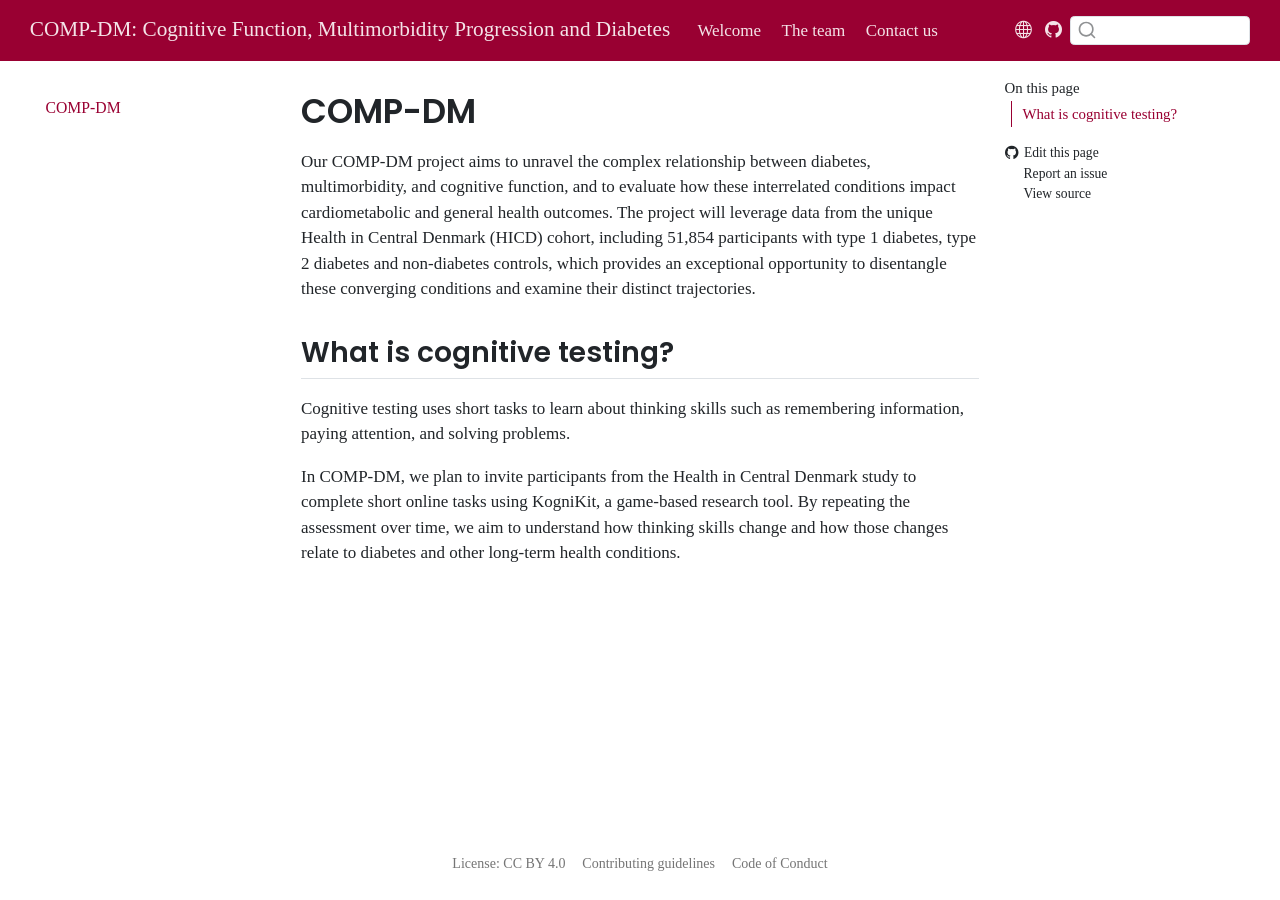
==== commit 484960d8: "Built site for gh-pages" ====
--- a/index.html
+++ b/index.html
@@ -99,6 +99,14 @@
   <li class="nav-item">
     <a class="nav-link active" href="./index.html" aria-current="page"> 
 <span class="menu-text">Welcome</span></a>
+  </li>  
+  <li class="nav-item">
+    <a class="nav-link" href="./team.html"> 
+<span class="menu-text">The team</span></a>
+  </li>  
+  <li class="nav-item">
+    <a class="nav-link" href="./contact.html"> 
+<span class="menu-text">Contact us</span></a>
   </li>  
 </ul>
           </div> <!-- /navcollapse -->
